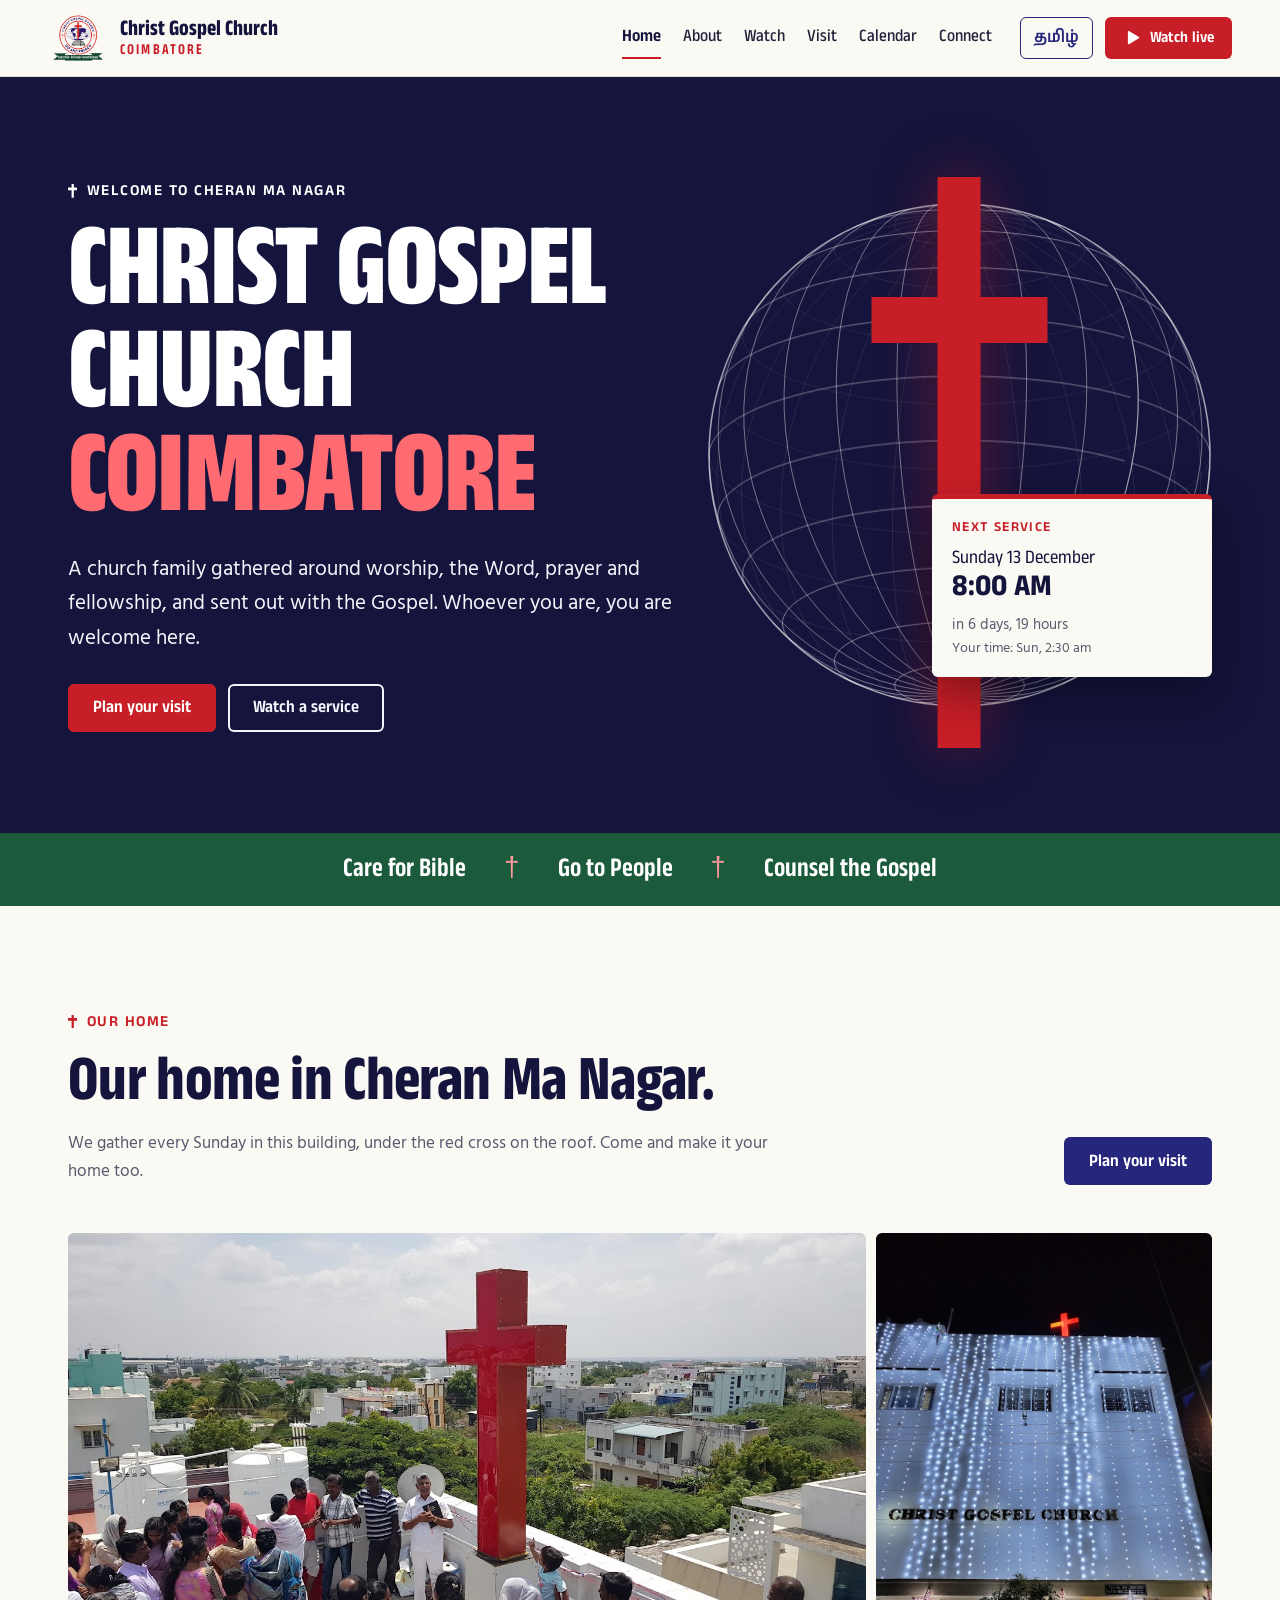
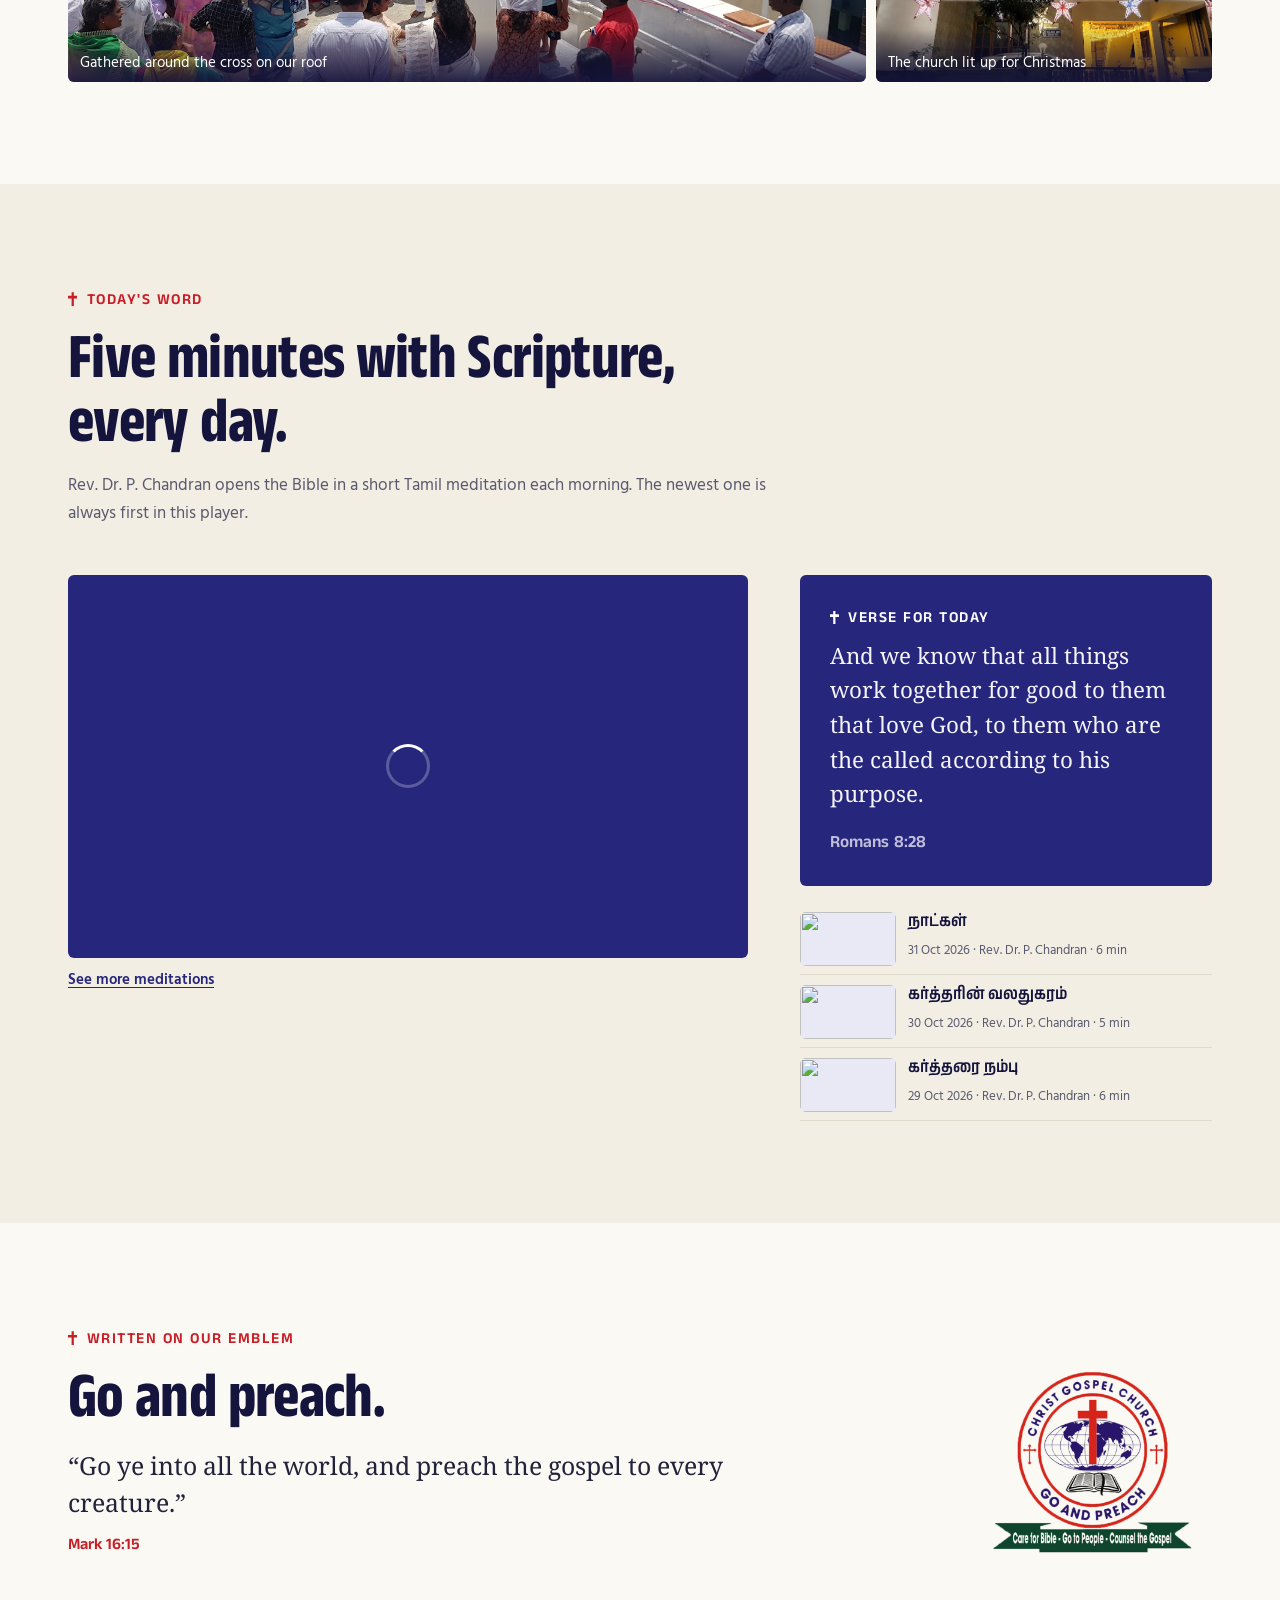
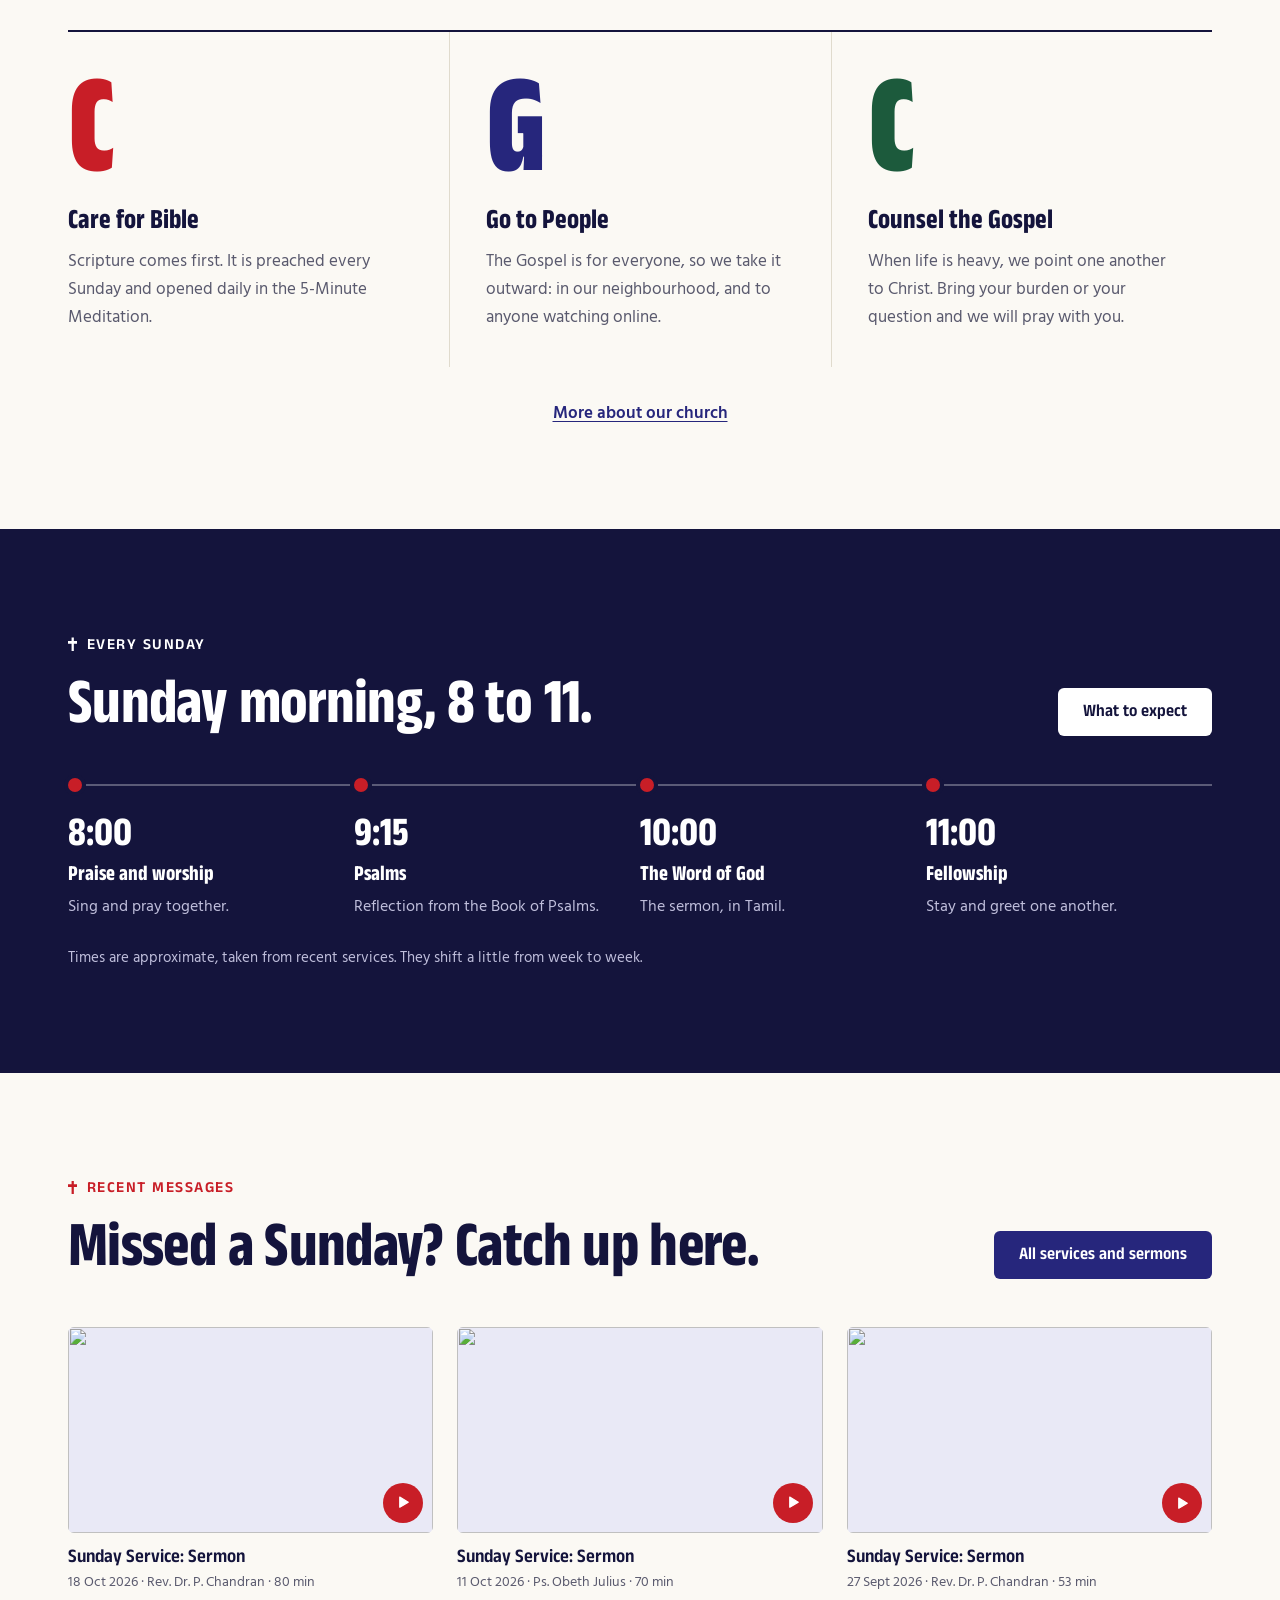
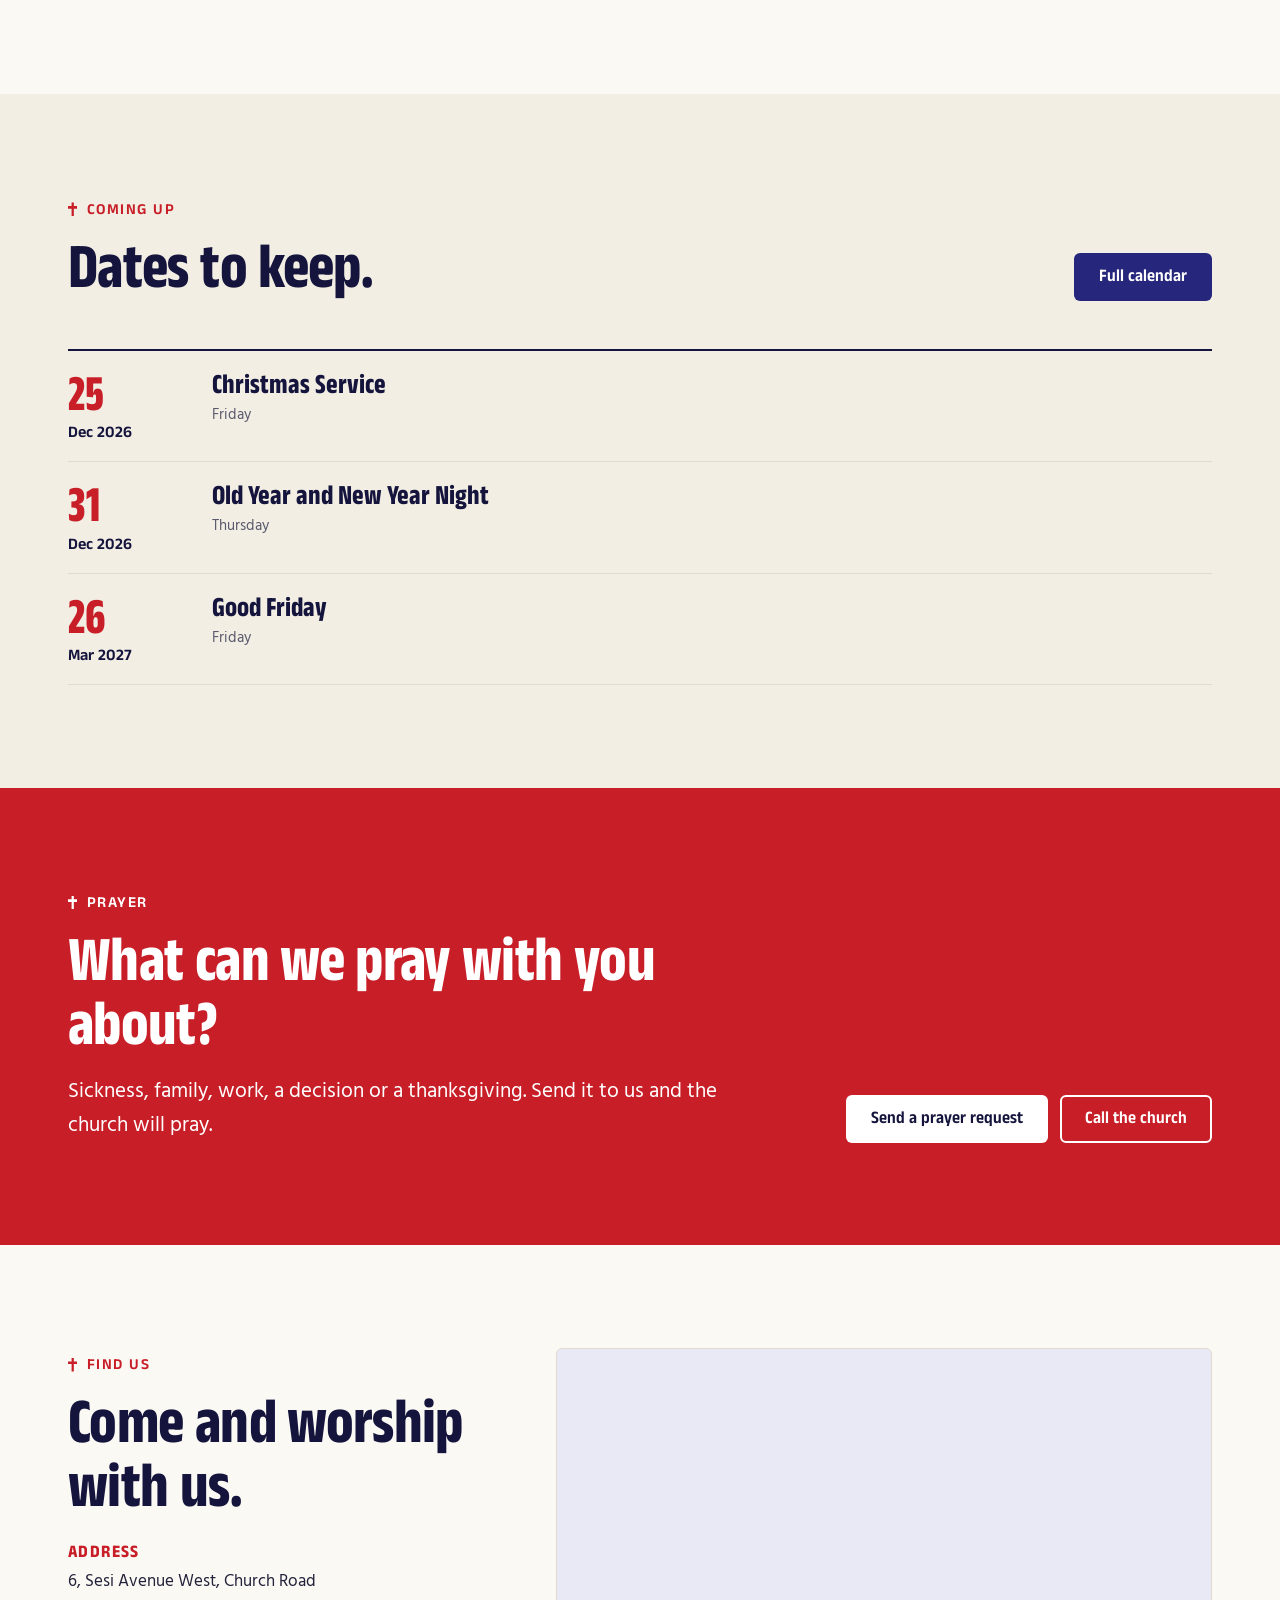
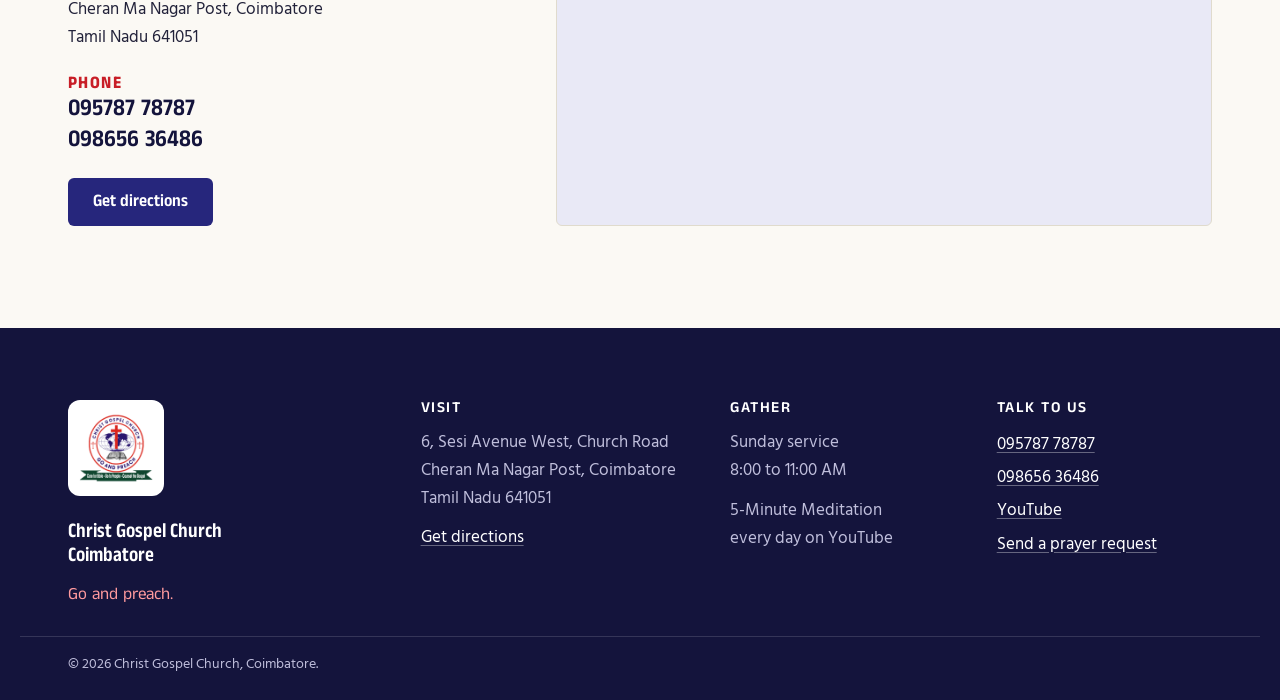
==== index.html @ e2996ad8 "Add Christ Gospel Church, Coimbatore website A static site in English and Tamil with home, about, wa" ====
<!doctype html>
<html lang="en">
<head>
  <meta charset="utf-8">
  <meta name="viewport" content="width=device-width, initial-scale=1">
  <title>Christ Gospel Church, Coimbatore | Sunday worship, 8 to 11 AM</title>
  <meta name="description" content="Christ Gospel Church in Cheran Ma Nagar, Coimbatore. Sunday worship 8 to 11 AM, a daily 5-minute meditation with Rev. Dr. P. Chandran, and services live on YouTube.">
  <meta name="theme-color" content="#14143c">
  <meta property="og:type" content="website">
  <meta property="og:title" content="Christ Gospel Church, Coimbatore">
  <meta property="og:description" content="Sunday worship 8 to 11 AM in Cheran Ma Nagar. Worship, the Word, prayer and fellowship. All are welcome.">
  <meta property="og:image" content="https://yt3.googleusercontent.com/hjIAx7oTDlFXBp4ldDw8ymj7xODcvD_mpKkCWLLP5wMBMkOc-9-ysRHTkmGnDuZsV-l7qMz-Vw=s800-c-k-c0x00ffffff-no-rj">
  <link rel="icon" href="assets/img/emblem.svg" type="image/svg+xml">
  <link rel="preconnect" href="https://fonts.googleapis.com">
  <link rel="preconnect" href="https://fonts.gstatic.com" crossorigin>
  <link rel="stylesheet" href="https://fonts.googleapis.com/css2?family=Anek+Tamil:wdth,wght@75..125,400..800&family=Hind+Madurai:wght@400;500;600&family=Noto+Serif+Tamil:wght@400;600&display=swap">
  <link rel="stylesheet" href="assets/css/styles.css">
  <script type="application/ld+json">
  {
    "@context": "https://schema.org",
    "@type": "Church",
    "name": "Christ Gospel Church, Coimbatore",
    "image": "https://yt3.googleusercontent.com/hjIAx7oTDlFXBp4ldDw8ymj7xODcvD_mpKkCWLLP5wMBMkOc-9-ysRHTkmGnDuZsV-l7qMz-Vw=s800-c-k-c0x00ffffff-no-rj",
    "telephone": ["+919578778787", "+919865636486"],
    "address": {
      "@type": "PostalAddress",
      "streetAddress": "6, Sesi Avenue West, Church Road, Cheran Ma Nagar Post",
      "addressLocality": "Coimbatore",
      "addressRegion": "Tamil Nadu",
      "postalCode": "641051",
      "addressCountry": "IN"
    },
    "openingHoursSpecification": {
      "@type": "OpeningHoursSpecification",
      "dayOfWeek": "Sunday",
      "opens": "08:00",
      "closes": "11:00"
    },
    "sameAs": ["https://www.youtube.com/@christgospelchurchcoimbatore"]
  }
  </script>
</head>
<body data-page="home" data-title-key="title.home">
  <header id="site-header" class="site-header"></header>
  <script src="assets/js/config.js"></script>
  <script src="assets/js/layout.js"></script>

  <main id="main">
    <section class="hero on-dark">
      <div class="wrap hero-inner">
        <div class="hero-copy">
          <p class="kicker" data-i18n="home.kicker">Welcome to Cheran Ma Nagar</p>
          <h1>Christ Gospel Church <span>Coimbatore</span></h1>
          <p class="lede" data-i18n="home.lede">A church family gathered around worship, the Word, prayer and fellowship, and sent out with the Gospel. Whoever you are, you are welcome here.</p>
          <div class="btn-row">
            <a class="btn btn-red" href="visit.html" data-i18n="home.ctaVisit">Plan your visit</a>
            <a class="btn btn-ghost" href="watch.html" data-i18n="home.ctaWatch">Watch a service</a>
          </div>
        </div>
        <div class="hero-art">
          <div class="globe-wrap" aria-hidden="true">
            <canvas id="globe"></canvas>
            <div class="hero-cross"></div>
          </div>
          <aside class="status-card" data-service-status aria-live="polite">
            <p class="status-label">Sunday service</p>
            <p class="status-when"><strong>8:00 AM</strong></p>
          </aside>
        </div>
      </div>
    </section>

    <div class="ribbon">
      <ul>
        <li data-i18n="motto.1">Care for Bible</li>
        <li data-i18n="motto.2">Go to People</li>
        <li data-i18n="motto.3">Counsel the Gospel</li>
      </ul>
    </div>

    <section class="section">
      <div class="wrap">
        <div class="section-head">
          <div>
            <p class="kicker" data-i18n="home.placeKicker">Our home</p>
            <h2 data-i18n="home.placeTitle">Our home in Cheran Ma Nagar.</h2>
            <p data-i18n="home.placeBody">We gather every Sunday in this building, under the red cross on the roof. Come and make it your home too.</p>
          </div>
          <a class="btn btn-indigo" href="visit.html" data-i18n="home.ctaVisit">Plan your visit</a>
        </div>
        <div class="mosaic">
          <figure class="photo mosaic-main">
            <img src="assets/img/church/rooftop-cross.jpg" alt="The congregation gathered on the church roof around a tall red cross, with the pastor holding a Bible" data-i18n-attr="alt:alt.rooftop" width="1360" height="765" loading="lazy">
            <figcaption data-i18n="photo.rooftop">Gathered around the cross on our roof</figcaption>
          </figure>
          <figure class="photo">
            <img src="assets/img/church/front-night.jpg" alt="The church building at night, covered in white lights with its name across the front and a red cross glowing on the roof" data-i18n-attr="alt:alt.night" width="765" height="1020" loading="lazy">
            <figcaption data-i18n="photo.night">The church lit up for Christmas</figcaption>
          </figure>
        </div>
      </div>
    </section>

    <section class="section section-deep">
      <div class="wrap">
        <div class="section-head">
          <div>
            <p class="kicker" data-i18n="home.todayKicker">Today's Word</p>
            <h2 data-i18n="home.todayTitle">Five minutes with Scripture, every day.</h2>
            <p data-i18n="home.todayBody">Rev. Dr. P. Chandran opens the Bible in a short Tamil meditation each morning. The newest one is always first in this player.</p>
          </div>
        </div>
        <div class="today">
          <div>
            <div class="frame" data-series="latestUploads" data-frame-title="5-Minute Meditation"></div>
            <p class="frame-note"><a class="text-link" href="watch.html#meditation" data-i18n="home.allMeditations">See more meditations</a></p>
          </div>
          <div>
            <div class="verse-card">
              <p class="kicker" data-i18n="home.verseKicker">Verse for today</p>
              <div data-verse></div>
            </div>
            <ul class="mini-list" data-video-list="meditation" data-limit="3"></ul>
          </div>
        </div>
      </div>
    </section>

    <section class="section">
      <div class="wrap">
        <div class="section-head">
          <div>
            <p class="kicker" data-i18n="home.missionKicker">Written on our emblem</p>
            <h2 data-i18n="home.missionTitle">Go and preach.</h2>
            <blockquote class="scripture-quote" style="margin-inline:0">
              <span data-i18n="verse.mark">“Go ye into all the world, and preach the gospel to every creature.”</span>
              <cite data-i18n="verse.markRef">Mark 16:15</cite>
            </blockquote>
          </div>
          <img class="emblem-large" data-logo alt="Christ Gospel Church emblem: a red cross over a globe and an open Bible, with the words Go and Preach" width="220" height="220" loading="lazy">
        </div>
        <ul class="mission">
          <li>
            <span class="mission-letter" aria-hidden="true">C</span>
            <h3 data-i18n="motto.1">Care for Bible</h3>
            <p data-i18n="mission.1">Scripture comes first. It is preached every Sunday and opened daily in the 5-Minute Meditation.</p>
          </li>
          <li>
            <span class="mission-letter" aria-hidden="true">G</span>
            <h3 data-i18n="motto.2">Go to People</h3>
            <p data-i18n="mission.2">The Gospel is for everyone, so we take it outward: in our neighbourhood, and to anyone watching online.</p>
          </li>
          <li>
            <span class="mission-letter" aria-hidden="true">C</span>
            <h3 data-i18n="motto.3">Counsel the Gospel</h3>
            <p data-i18n="mission.3">When life is heavy, we point one another to Christ. Bring your burden or your question and we will pray with you.</p>
          </li>
        </ul>
        <p class="center"><a class="text-link" href="about.html" data-i18n="home.aboutLink">More about our church</a></p>
      </div>
    </section>

    <section class="section on-dark">
      <div class="wrap">
        <div class="section-head">
          <div>
            <p class="kicker" data-i18n="home.sundayKicker">Every Sunday</p>
            <h2 data-i18n="home.sundayTitle">Sunday morning, 8 to 11.</h2>
          </div>
          <a class="btn btn-white" href="visit.html" data-i18n="home.sundayCta">What to expect</a>
        </div>
        <ol class="flow">
          <li><time data-i18n="flow.t1">8:00</time><h3 data-i18n="flow.h1">Praise and worship</h3><p data-i18n="flow.p1">Sing and pray together.</p></li>
          <li><time data-i18n="flow.t2">9:15</time><h3 data-i18n="flow.h2">Psalms</h3><p data-i18n="flow.p2">Reflection from the Book of Psalms.</p></li>
          <li><time data-i18n="flow.t3">10:00</time><h3 data-i18n="flow.h3">The Word of God</h3><p data-i18n="flow.p3">The sermon, in Tamil.</p></li>
          <li><time data-i18n="flow.t4">11:00</time><h3 data-i18n="flow.h4">Fellowship</h3><p data-i18n="flow.p4">Stay and greet one another.</p></li>
        </ol>
        <p class="flow-note" data-i18n="flow.note">Times are approximate, taken from recent services. They shift a little from week to week.</p>
      </div>
    </section>

    <section class="section">
      <div class="wrap">
        <div class="section-head">
          <div>
            <p class="kicker" data-i18n="home.sermonKicker">Recent messages</p>
            <h2 data-i18n="home.sermonTitle">Missed a Sunday? Catch up here.</h2>
          </div>
          <a class="btn btn-indigo" href="watch.html" data-i18n="home.sermonCta">All services and sermons</a>
        </div>
        <ul class="video-grid" data-video-list="sermon" data-limit="3"></ul>
      </div>
    </section>

    <section class="section section-deep">
      <div class="wrap">
        <div class="section-head">
          <div>
            <p class="kicker" data-i18n="home.datesKicker">Coming up</p>
            <h2 data-i18n="home.datesTitle">Dates to keep.</h2>
          </div>
          <a class="btn btn-indigo" href="calendar.html" data-i18n="home.datesCta">Full calendar</a>
        </div>
        <ul class="event-list" data-events="3"></ul>
      </div>
    </section>

    <section class="section band-red">
      <div class="wrap band-split">
        <div>
          <p class="kicker" data-i18n="home.prayerKicker">Prayer</p>
          <h2 data-i18n="home.prayerTitle">What can we pray with you about?</h2>
          <p class="lede" data-i18n="home.prayerBody">Sickness, family, work, a decision or a thanksgiving. Send it to us and the church will pray.</p>
        </div>
        <div class="btn-row">
          <a class="btn btn-white" href="connect.html#prayer" data-i18n="home.prayerCta">Send a prayer request</a>
          <a class="btn btn-ghost" data-phone="0" data-keep-text="1" data-i18n="home.prayerCall">Call the church</a>
        </div>
      </div>
    </section>

    <section class="section">
      <div class="wrap find">
        <div class="find-details">
          <p class="kicker" data-i18n="find.kicker">Find us</p>
          <h2 data-i18n="find.title">Come and worship with us.</h2>
          <h3 data-i18n="find.address">Address</h3>
          <address data-address></address>
          <h3 data-i18n="find.phone">Phone</h3>
          <a class="phone-link" data-phone="0"></a>
          <a class="phone-link" data-phone="1"></a>
          <div class="btn-row">
            <a class="btn btn-indigo" data-map-link target="_blank" rel="noopener" data-i18n="find.directions">Get directions</a>
          </div>
        </div>
        <div class="find-map" data-map-frame></div>
      </div>
    </section>
  </main>

  <footer id="site-footer" class="site-footer"></footer>
  <script src="assets/js/videos.js"></script>
  <script src="assets/js/i18n-ta.js"></script>
  <script src="assets/js/main.js"></script>
</body>
</html>
---- assets/css/styles.css ----
/* Colours are sampled from the church emblem: cross red, globe indigo, ribbon green. */
:root {
  --ink: #14143c;
  --indigo: #26267c;
  --indigo-soft: #e9e9f6;
  --red: #c81e27;
  --red-dark: #a3161e;
  --green: #1c5a3c;
  --green-dark: #143f2b;
  --paper: #fbf9f4;
  --paper-deep: #f2eee4;
  --card: #fff;
  --line: #e0dbcd;
  --text: #22223a;
  --muted: #5a5a6e;
  --on-dark: #f5f4fb;
  --on-dark-muted: #bfbedb;

  --font-display: 'Anek Tamil', 'Nirmala UI', 'Arial Narrow', sans-serif;
  --font-body: 'Hind Madurai', 'Nirmala UI', system-ui, sans-serif;
  --font-scripture: 'Noto Serif Tamil', Georgia, 'Nirmala UI', serif;

  --gutter: clamp(16px, 4vw, 48px);
  --max: 1240px;
  --section: clamp(56px, 8vw, 112px);
  --radius: 6px;
  color-scheme: light;
}

*, *::before, *::after { box-sizing: border-box; }
html { -webkit-text-size-adjust: 100%; scroll-behavior: smooth; scroll-padding-top: 96px; }
body {
  margin: 0;
  background: var(--paper);
  color: var(--text);
  font-family: var(--font-body);
  font-size: 1.0625rem;
  line-height: 1.65;
  overflow-x: hidden;
}
html[lang='ta'] body { line-height: 1.8; }
img, iframe, canvas { display: block; max-width: 100%; }
h1, h2, h3, p, ul, ol, dl, dd, figure, address { margin: 0; padding: 0; }
ul, ol { list-style: none; }
address { font-style: normal; }
a { color: inherit; }
button, input, select, textarea { font: inherit; color: inherit; }
button { cursor: pointer; }
:focus-visible { outline: 3px solid var(--red); outline-offset: 2px; border-radius: 2px; }
.on-dark :focus-visible, .site-footer :focus-visible { outline-color: #fff; }

h1, h2, h3 { font-family: var(--font-display); font-stretch: 80%; line-height: 1; color: var(--ink); font-weight: 700; }
h1, h2, h3 { overflow-wrap: break-word; }
html[lang='ta'] h1, html[lang='ta'] h2, html[lang='ta'] h3 { line-height: 1.25; font-stretch: 85%; }
h2 { font-size: clamp(2.25rem, 5.4vw, 4rem); letter-spacing: -.01em; }
html[lang='ta'] h2 { font-size: clamp(1.8rem, 4.6vw, 3.4rem); letter-spacing: 0; }
h3 { font-size: clamp(1.4rem, 2.4vw, 1.75rem); line-height: 1.1; }

.icon { width: 1.2em; height: 1.2em; flex: none; }
.wrap { width: min(100%, var(--max)); margin-inline: auto; padding-inline: var(--gutter); }
.section { padding-block: var(--section); }
.section-deep { background: var(--paper-deep); }
.on-dark { background: var(--ink); color: var(--on-dark); }
.on-dark h1, .on-dark h2, .on-dark h3 { color: #fff; }
.lede { font-size: clamp(1.125rem, 1.8vw, 1.3rem); max-width: 40em; }

.kicker {
  display: flex; align-items: center; gap: .6em;
  margin-bottom: 1em;
  font-family: var(--font-display); font-weight: 600; font-size: .95rem;
  letter-spacing: .1em; text-transform: uppercase; color: var(--red);
}
html[lang='ta'] .kicker { letter-spacing: .02em; font-size: 1.05rem; }
.kicker::before {
  content: ''; width: .62em; height: .9em; flex: none; background: currentColor;
  clip-path: polygon(38% 0, 62% 0, 62% 26%, 100% 26%, 100% 46%, 62% 46%, 62% 100%, 38% 100%, 38% 46%, 0 46%, 0 26%, 38% 26%);
}
.on-dark .kicker, .band-red .kicker { color: #fff; }
.section-head { display: flex; flex-wrap: wrap; justify-content: space-between; align-items: end; gap: 16px 40px; margin-bottom: clamp(28px, 4vw, 48px); }
.section-head > div { max-width: 44rem; min-width: 0; }
.section-head p:not(.kicker) { margin-top: 1rem; color: var(--muted); }
.on-dark .section-head p:not(.kicker) { color: var(--on-dark-muted); }

/* Buttons */
.btn {
  display: inline-flex; align-items: center; justify-content: center; gap: .5em;
  min-height: 48px; padding: .55em 1.3em;
  border: 2px solid transparent; border-radius: var(--radius);
  font-family: var(--font-display); font-weight: 600; font-size: 1.1rem; font-stretch: 90%; line-height: 1.1;
  text-align: center; text-decoration: none; background: none; transition: background-color .15s, color .15s, border-color .15s;
}
.btn-small { min-height: 42px; font-size: 1rem; padding: .4em 1em; }
.btn-red { background: var(--red); color: #fff; }
.btn-red:hover { background: var(--red-dark); }
.btn-indigo { background: var(--indigo); color: #fff; }
.btn-indigo:hover { background: var(--ink); }
.btn-white { background: #fff; color: var(--ink); }
.btn-white:hover { background: var(--indigo-soft); }
.btn-ghost { border-color: currentColor; color: inherit; }
.btn-ghost:hover { background: rgba(127, 127, 160, .16); }
.btn-row { display: flex; flex-wrap: wrap; gap: 12px; }
.text-link { color: var(--indigo); font-weight: 600; text-underline-offset: .2em; }
.text-link:hover { color: var(--red); }
.on-dark .text-link { color: #fff; }

/* Header */
.site-header { position: sticky; top: 0; z-index: 30; min-height: 76px; background: var(--paper); border-bottom: 1px solid var(--line); }
.skip { position: absolute; left: 8px; top: -60px; padding: 8px 14px; background: var(--ink); color: #fff; z-index: 40; }
.skip:focus { top: 8px; }
.header-inner { display: flex; align-items: center; justify-content: space-between; gap: 20px; width: min(100%, 1400px); margin-inline: auto; padding: 8px var(--gutter); min-height: 76px; }
.brand { display: flex; align-items: center; gap: 12px; text-decoration: none; min-width: 0; }
.brand img { width: 60px; height: 60px; mix-blend-mode: multiply; flex: none; }
.brand-name { display: flex; flex-direction: column; font-family: var(--font-display); font-stretch: 80%; line-height: 1.05; color: var(--ink); }
.brand-name strong { font-size: 1.4rem; font-weight: 700; white-space: nowrap; }
.brand-name span { font-size: .95rem; letter-spacing: .14em; text-transform: uppercase; color: var(--red); font-weight: 600; }
.site-nav { display: flex; align-items: center; gap: 28px; }
.site-nav ul { display: flex; gap: 22px; }
.site-nav li a { display: block; padding: .3em 0; font-family: var(--font-display); font-weight: 500; font-size: 1.1rem; font-stretch: 90%; text-decoration: none; border-bottom: 2px solid transparent; }
.site-nav li a:hover { color: var(--red); }
.site-nav li a[aria-current='page'] { border-color: var(--red); color: var(--ink); font-weight: 600; }
.nav-actions { display: flex; align-items: center; gap: 12px; }
.lang-toggle { min-height: 42px; min-width: 62px; padding: 0 .8em; border: 1.5px solid var(--indigo); border-radius: var(--radius); background: none; color: var(--indigo); font-family: var(--font-display); font-weight: 600; font-size: 1rem; }
.lang-toggle:hover { background: var(--indigo); color: #fff; }
.lang-toggle-top { display: none; flex: none; margin-left: auto; }
.menu-toggle { display: none; width: 46px; height: 46px; border: 1.5px solid var(--line); border-radius: var(--radius); background: var(--card); align-items: center; justify-content: center; flex: none; }

@media (max-width: 1060px) {
  .menu-toggle { display: inline-flex; }
  .lang-toggle-top { display: block; margin-right: -8px; }
  .nav-actions .lang-toggle { display: none; }
  .site-nav { display: none; position: absolute; inset: 100% 0 auto 0; padding: 12px var(--gutter) 22px; flex-direction: column; align-items: stretch; gap: 14px; background: var(--paper); border-bottom: 1px solid var(--line); box-shadow: 0 16px 30px rgba(20, 20, 60, .12); }
  .site-nav.open { display: flex; }
  .site-nav ul { flex-direction: column; gap: 0; }
  .site-nav li a { padding: .6em 0; font-size: 1.3rem; border-bottom: 1px solid var(--line); }
  .site-nav li a[aria-current='page'] { color: var(--red); border-color: var(--line); }
  .nav-actions > * { flex: 1; min-height: 48px; }
}
@media (max-width: 430px) {
  .header-inner { gap: 10px; }
  .brand { gap: 8px; }
  .brand img { width: 46px; height: 46px; }
  .brand-name strong { font-size: 1.12rem; }
  .brand-name span { font-size: .78rem; }
  .lang-toggle-top { min-width: 0; padding: 0 .55em; font-size: .92rem; }
  .menu-toggle { width: 42px; height: 42px; }
}

/* Hero */
.hero { position: relative; overflow: hidden; }
.hero-inner { position: relative; display: grid; grid-template-columns: minmax(0, 1.2fr) minmax(0, 1fr); align-items: center; gap: 32px; min-height: min(84vh, 780px); padding-block: clamp(48px, 7vw, 88px); }
.hero-copy { position: relative; z-index: 2; }
.hero h1 { font-size: clamp(3.4rem, 9.2vw, 7.6rem); line-height: .88; font-stretch: 75%; font-weight: 800; letter-spacing: -.015em; text-transform: uppercase; }
html[lang='ta'] .hero h1 { line-height: .88; font-stretch: 75%; }
.hero h1 span { display: block; color: #ff6b70; }
.hero .lede { margin-top: 1.4rem; color: var(--on-dark); max-width: 31em; }
.hero .btn-row { margin-top: 1.8rem; }
.hero-art { position: relative; z-index: 1; display: grid; place-items: center; }
.globe-wrap { position: relative; width: min(100%, 520px); aspect-ratio: 1; }
.globe-wrap canvas { width: 100%; height: 100%; }
.hero-cross { position: absolute; left: 50%; top: -5%; bottom: -8%; width: 8.5%; transform: translateX(-50%); background: var(--red); box-shadow: 0 0 60px rgba(200, 30, 39, .45); }
.hero-cross::after { content: ''; position: absolute; left: 50%; top: 21%; width: 410%; height: 8%; min-height: 0; transform: translateX(-50%); background: var(--red); }
.status-card { position: absolute; right: 0; bottom: 6%; width: min(280px, 62%); padding: 18px 20px; background: var(--paper); color: var(--text); border-radius: var(--radius); border-top: 5px solid var(--red); box-shadow: 0 18px 44px rgba(0, 0, 0, .35); z-index: 3; }
.status-label { font-family: var(--font-display); font-weight: 600; font-size: .85rem; letter-spacing: .1em; text-transform: uppercase; color: var(--red); display: flex; align-items: center; gap: .5em; }
html[lang='ta'] .status-label { letter-spacing: 0; font-size: 1rem; }
.status-when { font-family: var(--font-display); font-size: 1.2rem; font-stretch: 90%; line-height: 1.2; color: var(--ink); margin-top: .35em; }
.status-when strong { font-size: 1.9rem; font-weight: 700; }
.status-count { color: var(--muted); font-size: .95rem; margin-top: .4em; }
.status-local { display: block; color: var(--muted); font-size: .85rem; }
.status-card .btn { margin-top: .7em; width: 100%; }
.pulse { width: .7em; height: .7em; border-radius: 50%; background: var(--red); animation: pulse 1.6s infinite; }
@keyframes pulse { 0% { box-shadow: 0 0 0 0 rgba(200, 30, 39, .55); } 70% { box-shadow: 0 0 0 10px rgba(200, 30, 39, 0); } 100% { box-shadow: 0 0 0 0 rgba(200, 30, 39, 0); } }
@media (max-width: 860px) {
  .hero-inner { grid-template-columns: minmax(0, 1fr); min-height: 0; padding-bottom: 28px; }
  .hero-art { display: block; }
  .globe-wrap { position: absolute; width: 118%; max-width: 620px; left: 34%; top: 12px; opacity: .3; pointer-events: none; }
  .hero-art { position: static; }
  .hero-cross { display: none; }
  .status-card { position: relative; inset: auto; width: 100%; max-width: 420px; }
}

/* Ribbon, taken from the band across the emblem */
.ribbon { position: relative; background: var(--green); color: #fff; }
.ribbon ul { display: flex; flex-wrap: wrap; justify-content: center; gap: .2em 1.4em; padding: .75em var(--gutter); font-family: var(--font-display); font-stretch: 80%; font-weight: 600; font-size: clamp(1.15rem, 2.5vw, 1.7rem); line-height: 1.2; text-align: center; }
.ribbon li + li::before { content: '\2020'; margin-right: 1.4em; color: #ff9a9e; font-weight: 400; }
@media (max-width: 640px) {
  .ribbon ul { flex-direction: column; }
  .ribbon li + li::before { display: none; }
}

/* Church photographs */
.photo { position: relative; width: 100%; overflow: hidden; border-radius: var(--radius); background: var(--indigo-soft); }
.photo img { position: absolute; inset: 0; width: 100%; height: 100%; object-fit: cover; }
.photo figcaption { position: absolute; inset: auto 0 0 0; padding: 24px 12px 8px; color: #fff; font-size: .95rem; line-height: 1.35; background: linear-gradient(transparent, rgba(20, 20, 60, .9)); }
.photo-wide { aspect-ratio: 16 / 9; }
.prose-split + .wrap .photo-wide { margin-top: clamp(32px, 5vw, 64px); }
.mosaic { display: grid; grid-template-columns: minmax(0, 2.37fr) minmax(0, 1fr); gap: 10px; }
.mosaic-main { aspect-ratio: 16 / 9; }
.photo-pair, .photo-trio { display: grid; grid-template-columns: repeat(2, minmax(0, 1fr)); gap: 10px; }
.photo-trio { grid-template-columns: repeat(3, minmax(0, 1fr)); margin-bottom: 10px; }
.photo-pair .photo, .photo-trio .photo { aspect-ratio: 16 / 10; }
.photo-pair-tall .photo { aspect-ratio: 4 / 3; }
.find-center { align-items: center; }
@media (max-width: 860px) { .photo-trio { grid-template-columns: minmax(0, 1fr); } }
@media (max-width: 480px) { .photo figcaption { font-size: .85rem; } }
@media (max-width: 760px) {
  .mosaic, .photo-pair { grid-template-columns: minmax(0, 1fr); }
  .mosaic .photo:not(.mosaic-main) { aspect-ratio: 3 / 4; }
}

/* Meditation block */
.today { display: grid; grid-template-columns: minmax(0, 1.65fr) minmax(0, 1fr); gap: clamp(24px, 4vw, 56px); align-items: start; }
.frame { position: relative; aspect-ratio: 16 / 9; background: var(--indigo); border-radius: var(--radius); overflow: hidden; }
.frame::before { content: ''; position: absolute; left: 50%; top: 50%; width: 44px; height: 44px; margin: -22px 0 0 -22px; border: 3px solid rgba(255, 255, 255, .25); border-top-color: #fff; border-radius: 50%; animation: spin 1s linear infinite; }
@keyframes spin { to { transform: rotate(360deg); } }
.frame iframe { position: absolute; inset: 0; width: 100%; height: 100%; border: 0; }
.frame-note { margin-top: .6rem; font-size: .95rem; color: var(--muted); }
.verse-card { padding: clamp(20px, 3vw, 30px); background: var(--indigo); color: var(--on-dark); border-radius: var(--radius); }
.verse-card .kicker { color: #fff; margin-bottom: .7em; }
.verse-text { font-family: var(--font-scripture); font-size: clamp(1.15rem, 1.9vw, 1.4rem); line-height: 1.55; }
html[lang='ta'] .verse-text { line-height: 1.85; }
.verse-ref { margin-top: .8em; font-family: var(--font-display); font-weight: 600; color: var(--on-dark-muted); }
.mini-list { margin-top: 18px; display: grid; gap: 2px; }
.mini-list .video-card a { display: grid; grid-template-columns: 96px 1fr; column-gap: 12px; padding: 8px 0; border-bottom: 1px solid var(--line); }
.mini-list .video-thumb { grid-row: span 2; align-self: start; }
.mini-list .video-play { display: none; }
.mini-list .video-title { margin-top: 0; font-size: 1.02rem; }
.mini-list .video-meta { font-size: .82rem; }
@media (max-width: 860px) { .today { grid-template-columns: minmax(0, 1fr); } }

/* Video cards */
.video-grid { display: grid; grid-template-columns: repeat(auto-fill, minmax(min(100%, 280px), 1fr)); gap: clamp(20px, 2.6vw, 32px) clamp(16px, 2vw, 24px); }
.video-card a { display: block; text-decoration: none; height: 100%; }
.video-thumb { position: relative; display: block; aspect-ratio: 16 / 9; background: var(--indigo-soft); border-radius: var(--radius); overflow: hidden; }
.video-thumb img { width: 100%; height: 100%; object-fit: cover; transition: transform .25s; }
.video-card a:hover .video-thumb img { transform: scale(1.04); }
.video-play { position: absolute; right: 10px; bottom: 10px; display: grid; place-items: center; width: 40px; height: 40px; border-radius: 50%; background: var(--red); color: #fff; font-size: .85rem; }
.video-title { display: block; margin-top: .65em; font-family: var(--font-display); font-weight: 600; font-stretch: 90%; font-size: 1.2rem; line-height: 1.2; color: var(--ink); }
.video-card a:hover .video-title { color: var(--red); }
.video-meta { display: block; margin-top: .25em; font-size: .9rem; line-height: 1.4; color: var(--muted); }
.on-dark .video-title { color: #fff; }
.on-dark .video-meta { color: var(--on-dark-muted); }

/* Mission */
.emblem-large { width: clamp(150px, 20vw, 240px); height: auto; mix-blend-mode: multiply; }
.mission { display: grid; grid-template-columns: repeat(3, minmax(0, 1fr)); border-top: 2px solid var(--ink); }
.mission > li { padding: clamp(20px, 3vw, 36px) clamp(16px, 3vw, 36px) clamp(20px, 3vw, 36px) 0; }
.mission > li + li { border-left: 1px solid var(--line); padding-left: clamp(16px, 3vw, 36px); }
.mission-letter { display: block; font-family: var(--font-display); font-weight: 800; font-stretch: 75%; font-size: clamp(5rem, 11vw, 9rem); line-height: .9; color: var(--red); }
.mission li:nth-child(2) .mission-letter { color: var(--indigo); }
.mission li:nth-child(3) .mission-letter { color: var(--green); }
.mission h3 { margin-top: .4em; }
.mission p { margin-top: .6em; color: var(--muted); }
@media (max-width: 760px) {
  .mission { grid-template-columns: minmax(0, 1fr); }
  .mission > li { display: grid; grid-template-columns: 72px 1fr; column-gap: 14px; padding: 20px 0; }
  .mission > li + li { border-left: 0; border-top: 1px solid var(--line); padding-left: 0; }
  .mission-letter { grid-row: span 2; font-size: 4.6rem; }
  .mission h3 { margin-top: .1em; }
}
.scripture-quote { font-family: var(--font-scripture); font-size: clamp(1.2rem, 2.2vw, 1.55rem); line-height: 1.5; margin-top: 1.2rem; max-width: 34em; }
html[lang='ta'] .scripture-quote { line-height: 1.8; }
.scripture-quote cite { display: block; margin-top: .6em; font-family: var(--font-display); font-style: normal; font-weight: 600; font-size: 1rem; color: var(--red); }
.on-dark .scripture-quote cite { color: var(--on-dark-muted); }

/* Sunday flow */
.flow { display: grid; grid-template-columns: repeat(4, minmax(0, 1fr)); gap: 0; counter-reset: flow; margin-top: 8px; }
.flow li { position: relative; padding: 26px 20px 0 0; border-top: 2px solid rgba(255, 255, 255, .3); }
.flow li::before { content: ''; position: absolute; top: -8px; left: 0; width: 14px; height: 14px; border-radius: 50%; background: var(--red); box-shadow: 0 0 0 4px var(--ink); }
.flow time { display: block; font-family: var(--font-display); font-weight: 700; font-stretch: 80%; font-size: clamp(1.8rem, 3.2vw, 2.6rem); line-height: 1.05; color: #fff; }
.flow h3 { margin-top: .35em; font-size: 1.35rem; }
.flow p { margin-top: .4em; color: var(--on-dark-muted); font-size: 1rem; }
.flow-note { margin-top: 26px; font-size: .95rem; color: var(--on-dark-muted); }
@media (max-width: 760px) {
  .flow { grid-template-columns: minmax(0, 1fr); border-left: 2px solid rgba(255, 255, 255, .3); margin-left: 7px; }
  .flow li { border-top: 0; padding: 0 0 24px 24px; }
  .flow li::before { top: 8px; left: -8px; }
}
.flow-light li { border-top-color: var(--line); }
.flow-light li::before { box-shadow: 0 0 0 4px var(--paper); }
.flow-light time { color: var(--ink); }
.flow-light p { color: var(--muted); }
@media (max-width: 760px) { .flow-light { border-left-color: var(--line); } }

/* Events */
.event-list { display: grid; border-top: 2px solid var(--ink); }
.event { display: grid; grid-template-columns: 124px minmax(0, 1fr); gap: 20px; padding: 20px 0; border-bottom: 1px solid var(--line); align-items: start; }
.event-date { font-family: var(--font-display); line-height: 1; color: var(--red); }
.event-day { display: block; font-size: 3.2rem; font-weight: 700; font-stretch: 75%; }
.event-month { display: block; margin-top: .2em; font-weight: 600; font-size: 1rem; color: var(--ink); }
.event-weekday { color: var(--muted); font-size: .95rem; }
.event-body p:not(.event-weekday) { margin-top: .4em; max-width: 44em; }
.event-body .text-link { display: inline-block; margin-top: .4em; }
.event-empty { padding: 20px 0; color: var(--muted); }
@media (max-width: 520px) { .event { grid-template-columns: 76px minmax(0, 1fr); gap: 12px; } .event-day { font-size: 2.6rem; } .event-month { font-size: .88rem; } }
.highlight-grid { display: grid; grid-template-columns: repeat(3, minmax(0, 1fr)); gap: clamp(16px, 2vw, 24px); }
.highlight { display: flex; flex-direction: column; background: var(--card); border: 1px solid var(--line); border-radius: var(--radius); overflow: hidden; text-decoration: none; }
.highlight img { aspect-ratio: 16 / 9; width: 100%; object-fit: cover; }
.highlight div { padding: 18px 20px 22px; }
.highlight h3 { font-size: 1.45rem; }
.highlight p { margin-top: .5em; color: var(--muted); font-size: .98rem; }
.highlight:hover h3 { color: var(--red); }
@media (max-width: 860px) { .highlight-grid { grid-template-columns: minmax(0, 1fr); } }

/* Coloured band */
.band-red { background: var(--red); color: #fff; }
.band-red h2 { color: #fff; }
.band-split { display: grid; grid-template-columns: minmax(0, 1.5fr) minmax(0, 1fr); gap: 24px 48px; align-items: end; }
.band-split .lede { margin-top: 1rem; }
.band-split .btn-row { justify-content: flex-end; }
@media (max-width: 860px) {
  .band-split { grid-template-columns: minmax(0, 1fr); }
  .band-split .btn-row { justify-content: flex-start; }
}

/* Find us */
.find { display: grid; grid-template-columns: minmax(0, 1fr) minmax(0, 1.5fr); gap: clamp(24px, 4vw, 56px); align-items: stretch; }
.find-map { min-height: 380px; border-radius: var(--radius); overflow: hidden; background: var(--indigo-soft); border: 1px solid var(--line); }
.find-map iframe { width: 100%; height: 100%; min-height: 380px; border: 0; }
.find-details h3 { margin-top: 1.4rem; font-size: 1.1rem; font-stretch: 90%; letter-spacing: .08em; text-transform: uppercase; color: var(--red); }
html[lang='ta'] .find-details h3 { letter-spacing: 0; }
.find-details address, .find-details p { margin-top: .3em; }
.phone-link { display: block; font-family: var(--font-display); font-weight: 600; font-size: 1.5rem; font-stretch: 90%; line-height: 1.3; text-decoration: none; color: var(--ink); }
.phone-link:hover { color: var(--red); }
.find-details .btn-row { margin-top: 1.4rem; }
@media (max-width: 860px) { .find { grid-template-columns: minmax(0, 1fr); } }

/* Inner page heading */
.page-head { position: relative; padding-block: clamp(44px, 7vw, 88px); overflow: hidden; }
.page-head h1 { font-size: clamp(3rem, 8vw, 6.2rem); line-height: .92; font-stretch: 75%; font-weight: 800; max-width: 15em; }
html[lang='ta'] .page-head h1 { line-height: 1.12; font-size: clamp(2.05rem, 8.2vw, 5.2rem); font-stretch: 75%; }
.page-head .lede { margin-top: 1.2rem; color: var(--on-dark); }
.page-head .btn-row { margin-top: 1.6rem; }
.page-head-mark { position: absolute; right: -40px; top: 50%; width: min(52vw, 420px); aspect-ratio: 1; transform: translateY(-50%); opacity: .13; border-radius: 50%; border: 2px solid #fff; background:
  repeating-linear-gradient(0deg, transparent 0 13%, rgba(255, 255, 255, .8) 13% 13.4%), radial-gradient(ellipse 18% 50% at 50%, transparent 97%, rgba(255, 255, 255, .8) 98% 100%, transparent 100%), radial-gradient(ellipse 36% 50% at 50%, transparent 98%, rgba(255, 255, 255, .8) 99% 100%, transparent 100%); }

/* About */
.prose-split { display: grid; grid-template-columns: minmax(0, 1fr) minmax(0, 1.1fr); gap: clamp(28px, 5vw, 72px); align-items: start; }
.prose p + p { margin-top: 1em; }
.stats > div, .pillars > li, .fact, .timeline li { min-width: 0; overflow-wrap: break-word; }
@media (max-width: 860px) { .prose-split { grid-template-columns: minmax(0, 1fr); } }
.stats { display: grid; grid-template-columns: repeat(3, minmax(0, 1fr)); gap: 18px; margin-top: 30px; }
.stats dt { font-family: var(--font-display); font-weight: 800; font-stretch: 75%; font-size: clamp(2.6rem, 5vw, 3.8rem); line-height: 1; color: var(--indigo); }
.stats dd { font-size: .95rem; line-height: 1.35; color: var(--muted); margin-top: .3em; }
.timeline { border-left: 2px solid var(--line); margin-left: 6px; }
.timeline li { position: relative; padding: 0 0 26px 26px; }
.timeline li:last-child { padding-bottom: 0; }
.timeline li::before { content: ''; position: absolute; left: -8px; top: 8px; width: 14px; height: 14px; border-radius: 50%; background: var(--red); box-shadow: 0 0 0 4px var(--paper); }
.timeline time { font-family: var(--font-display); font-weight: 700; font-size: 1.15rem; color: var(--red); }
.timeline h3 { font-size: 1.4rem; }
.timeline p { color: var(--muted); margin-top: .2em; }
.pillars { display: grid; grid-template-columns: repeat(4, minmax(0, 1fr)); gap: clamp(16px, 2vw, 24px); }
.pillars li { padding: 22px 20px 24px; background: var(--card); border: 1px solid var(--line); border-top: 4px solid var(--indigo); border-radius: var(--radius); }
.pillars li:nth-child(2) { border-top-color: var(--red); }
.pillars li:nth-child(3) { border-top-color: var(--green); }
.pillars li:nth-child(4) { border-top-color: var(--ink); }
.pillars p { margin-top: .5em; color: var(--muted); font-size: 1rem; }
@media (max-width: 960px) { .pillars { grid-template-columns: repeat(2, minmax(0, 1fr)); } }
@media (max-width: 520px) { .pillars { grid-template-columns: minmax(0, 1fr); } }
.leaders { display: grid; grid-template-columns: repeat(3, minmax(0, 1fr)); gap: clamp(16px, 2vw, 24px); }
.leader { background: var(--card); border: 1px solid var(--line); border-radius: var(--radius); overflow: hidden; }
.leader-photo { aspect-ratio: 16 / 10; background: var(--indigo-soft); overflow: hidden; }
.leader-photo img { width: 100%; height: 100%; object-fit: cover; transform: scale(1.36); }
.leader-body { padding: 18px 20px 22px; }
.leader-role { font-family: var(--font-display); font-weight: 600; color: var(--red); font-size: 1rem; }
.leader-body p:not(.leader-role) { margin-top: .5em; color: var(--muted); font-size: 1rem; }
@media (max-width: 860px) { .leaders { grid-template-columns: minmax(0, 1fr); } }
.name-list { display: flex; flex-wrap: wrap; gap: 8px; margin-top: 16px; }
.name-list li { padding: .25em .8em; background: var(--indigo-soft); border-radius: 99px; font-size: .98rem; color: var(--indigo); font-weight: 500; }
.photo-strip { display: grid; grid-template-columns: repeat(4, minmax(0, 1fr)); gap: 6px; }
.photo-strip figure { aspect-ratio: 16 / 10; overflow: hidden; background: var(--ink); border-radius: 3px; }
.photo-strip img { width: 100%; height: 100%; object-fit: cover; transform: scale(1.36); }
@media (max-width: 760px) { .photo-strip { grid-template-columns: repeat(2, minmax(0, 1fr)); } }
.photo-note { margin-top: .8rem; font-size: .92rem; color: var(--on-dark-muted); }

/* Watch */
.player-section { padding-block: clamp(24px, 4vw, 48px) clamp(36px, 5vw, 64px); }
.player-tabs { display: flex; flex-wrap: wrap; gap: 8px; margin-bottom: 16px; }
.tab { min-height: 44px; padding: .3em 1.1em; border: 1.5px solid rgba(255, 255, 255, .4); border-radius: 99px; background: none; color: #fff; font-family: var(--font-display); font-weight: 600; font-size: 1.05rem; font-stretch: 90%; }
.tab:hover { border-color: #fff; }
.tab[aria-pressed='true'] { background: #fff; border-color: #fff; color: var(--ink); }
.player-caption { margin-top: 14px; }
.player-caption strong { display: block; font-family: var(--font-display); font-size: 1.5rem; font-stretch: 90%; line-height: 1.2; color: #fff; }
.player-caption span { color: var(--on-dark-muted); font-size: .98rem; }
.player-caption a { color: #fff; }
.offair { position: absolute; inset: 0; display: flex; flex-direction: column; justify-content: center; align-items: center; gap: .15em; padding: 20px; text-align: center; background: var(--indigo); color: #fff; }
.offair-label { font-family: var(--font-display); font-weight: 600; font-size: clamp(.95rem, 2vw, 1.15rem); color: var(--on-dark-muted); }
.offair-when { font-family: var(--font-display); font-weight: 700; font-stretch: 80%; font-size: clamp(1.4rem, 4.4vw, 3rem); line-height: 1.1; }
.offair-count { color: var(--on-dark-muted); font-size: clamp(.9rem, 2vw, 1.05rem); }
.offair-actions { display: flex; flex-wrap: wrap; justify-content: center; gap: 8px; margin-top: 12px; }
@media (max-width: 560px) {
  .frame:has(.offair) { aspect-ratio: auto; min-height: 330px; }
}
.library-tools { display: flex; flex-wrap: wrap; align-items: center; gap: 12px 16px; margin-bottom: 28px; }
.chip { min-height: 42px; padding: .2em 1em; border: 1.5px solid var(--line); border-radius: 99px; background: var(--card); font-weight: 500; font-size: 1rem; }
.chip:hover { border-color: var(--indigo); }
.chip[aria-pressed='true'] { background: var(--indigo); border-color: var(--indigo); color: #fff; }
.chips { display: flex; flex-wrap: wrap; gap: 8px; }
.search { flex: 1 1 220px; display: flex; max-width: 380px; margin-left: auto; }
.search input { width: 100%; min-height: 44px; padding: .4em .9em; border: 1.5px solid var(--line); border-radius: var(--radius); background: var(--card); }
.library-count { margin-bottom: 14px; color: var(--muted); font-size: .95rem; }
.library-empty { padding: 30px 0; color: var(--muted); }
.center { text-align: center; margin-top: 32px; }
@media (max-width: 640px) { .search { max-width: none; margin-left: 0; flex-basis: 100%; } }

/* Visit */
.fact-row { display: grid; grid-template-columns: repeat(3, minmax(0, 1fr)); gap: clamp(16px, 2vw, 24px); }
.fact { padding: 22px 22px 24px; background: var(--card); border: 1px solid var(--line); border-radius: var(--radius); }
.fact-label { font-family: var(--font-display); font-weight: 600; color: var(--red); letter-spacing: .08em; text-transform: uppercase; font-size: .92rem; }
html[lang='ta'] .fact-label { letter-spacing: 0; font-size: 1rem; }
.fact-big { font-family: var(--font-display); font-weight: 700; font-stretch: 80%; font-size: 1.85rem; line-height: 1.12; color: var(--ink); margin-top: .25em; }
.fact p:not(.fact-label):not(.fact-big), .fact address { margin-top: .4em; color: var(--muted); }
.fact .text-link { display: inline-block; margin-top: .5em; }
@media (max-width: 860px) { .fact-row { grid-template-columns: minmax(0, 1fr); } }
.faq { border-top: 2px solid var(--ink); }
.faq details { border-bottom: 1px solid var(--line); }
.faq summary { display: flex; justify-content: space-between; align-items: center; gap: 16px; padding: 16px 0; cursor: pointer; font-family: var(--font-display); font-weight: 600; font-stretch: 90%; font-size: 1.3rem; line-height: 1.2; color: var(--ink); list-style: none; }
.faq summary::-webkit-details-marker { display: none; }
.faq summary::after { content: '+'; flex: none; font-size: 1.7rem; line-height: 1; color: var(--red); }
.faq details[open] summary::after { content: '\2212'; }
.faq summary:hover { color: var(--red); }
.faq details > p { padding: 0 0 18px; max-width: 46em; }

/* Connect */
.connect-grid { display: grid; grid-template-columns: minmax(0, 1.3fr) minmax(0, 1fr); gap: clamp(28px, 5vw, 72px); align-items: start; }
@media (max-width: 860px) { .connect-grid { grid-template-columns: minmax(0, 1fr); } }
.form { display: grid; gap: 16px; padding: clamp(20px, 3vw, 32px); background: var(--card); border: 1px solid var(--line); border-radius: var(--radius); }
.form-pair { display: grid; grid-template-columns: repeat(2, minmax(0, 1fr)); gap: 16px; }
@media (max-width: 560px) { .form-pair { grid-template-columns: minmax(0, 1fr); } }
.field label { display: block; margin-bottom: .25em; font-weight: 600; font-size: 1rem; }
.field label small { font-weight: 400; color: var(--muted); font-size: .9em; }
.field input, .field select, .field textarea { width: 100%; min-height: 46px; padding: .5em .8em; border: 1.5px solid #bdb8a9; border-radius: var(--radius); background: #fff; }
.field textarea { min-height: 150px; resize: vertical; }
.field [aria-invalid='true'] { border-color: var(--red); }
.form-error { color: var(--red-dark); font-weight: 600; font-size: .98rem; margin-top: .3em; }
.form-note { font-size: .92rem; color: var(--muted); }
.form-ok { color: var(--green); font-weight: 600; }
[hidden] { display: none !important; }
.side-stack { display: grid; gap: 28px; }
.side-block h3 { margin-bottom: .4em; }
.side-block + .side-block { padding-top: 28px; border-top: 1px solid var(--line); }
.giving-list { display: grid; gap: 8px; margin-top: 14px; padding: 16px 18px; background: var(--card); border: 1px solid var(--line); border-radius: var(--radius); }
.giving-list dt { font-size: .85rem; color: var(--muted); }
.giving-list dd { font-weight: 600; word-break: break-word; }

/* Footer */
.site-footer { background: var(--ink); color: var(--on-dark-muted); }
.footer-inner { display: grid; grid-template-columns: 1.4fr 1.2fr 1fr 1fr; gap: 32px clamp(24px, 4vw, 56px); width: min(100%, var(--max)); margin-inline: auto; padding: clamp(44px, 6vw, 72px) var(--gutter) 28px; }
.footer-logo { display: inline-block; width: 96px; height: 96px; padding: 4px; background: #fff; border-radius: 12px; }
.footer-logo img { width: 100%; height: 100%; }
.footer-name { margin-top: .7em; font-family: var(--font-display); font-weight: 600; font-stretch: 85%; font-size: 1.3rem; line-height: 1.15; color: #fff; }
.footer-motto { color: #ff9a9e; font-family: var(--font-display); margin-top: .2em; }
.site-footer h2 { font-size: .95rem; font-stretch: 100%; letter-spacing: .1em; text-transform: uppercase; color: #fff; margin-bottom: .8em; font-weight: 600; }
html[lang='ta'] .site-footer h2 { letter-spacing: 0; font-size: 1.05rem; }
.site-footer p + p { margin-top: .7em; }
.footer-link { display: block; padding: .15em 0; color: #fff; text-decoration: underline; text-decoration-color: rgba(255, 255, 255, .35); text-underline-offset: .2em; }
.footer-link:hover { text-decoration-color: #fff; }
address + .footer-link { margin-top: .5em; }
.footer-legal { width: min(100%, var(--max)); margin-inline: auto; padding: 16px var(--gutter) 24px; border-top: 1px solid rgba(255, 255, 255, .14); font-size: .9rem; }
@media (max-width: 860px) { .footer-inner { grid-template-columns: repeat(2, minmax(0, 1fr)); } }
@media (max-width: 520px) { .footer-inner { grid-template-columns: minmax(0, 1fr); } }

/* Thumb-reach actions on phones */
.action-bar { display: none; }
@media (max-width: 760px) {
  .action-bar { position: fixed; inset: auto 0 0 0; z-index: 25; display: grid; grid-template-columns: repeat(4, 1fr); background: var(--ink); padding-bottom: env(safe-area-inset-bottom); border-top: 2px solid var(--red); }
  .action-bar a { display: flex; flex-direction: column; align-items: center; justify-content: center; gap: 1px; min-height: 58px; color: #fff; text-decoration: none; font-size: .78rem; line-height: 1.2; }
  .action-bar .icon { width: 22px; height: 22px; }
  .action-bar a:active { background: var(--indigo); }
  body { padding-bottom: 60px; }
}

@media (prefers-reduced-motion: reduce) {
  html { scroll-behavior: auto; }
  *, *::before, *::after { animation: none !important; transition: none !important; }
}
@media print {
  .site-header, .action-bar, .site-footer, iframe { display: none !important; }
}
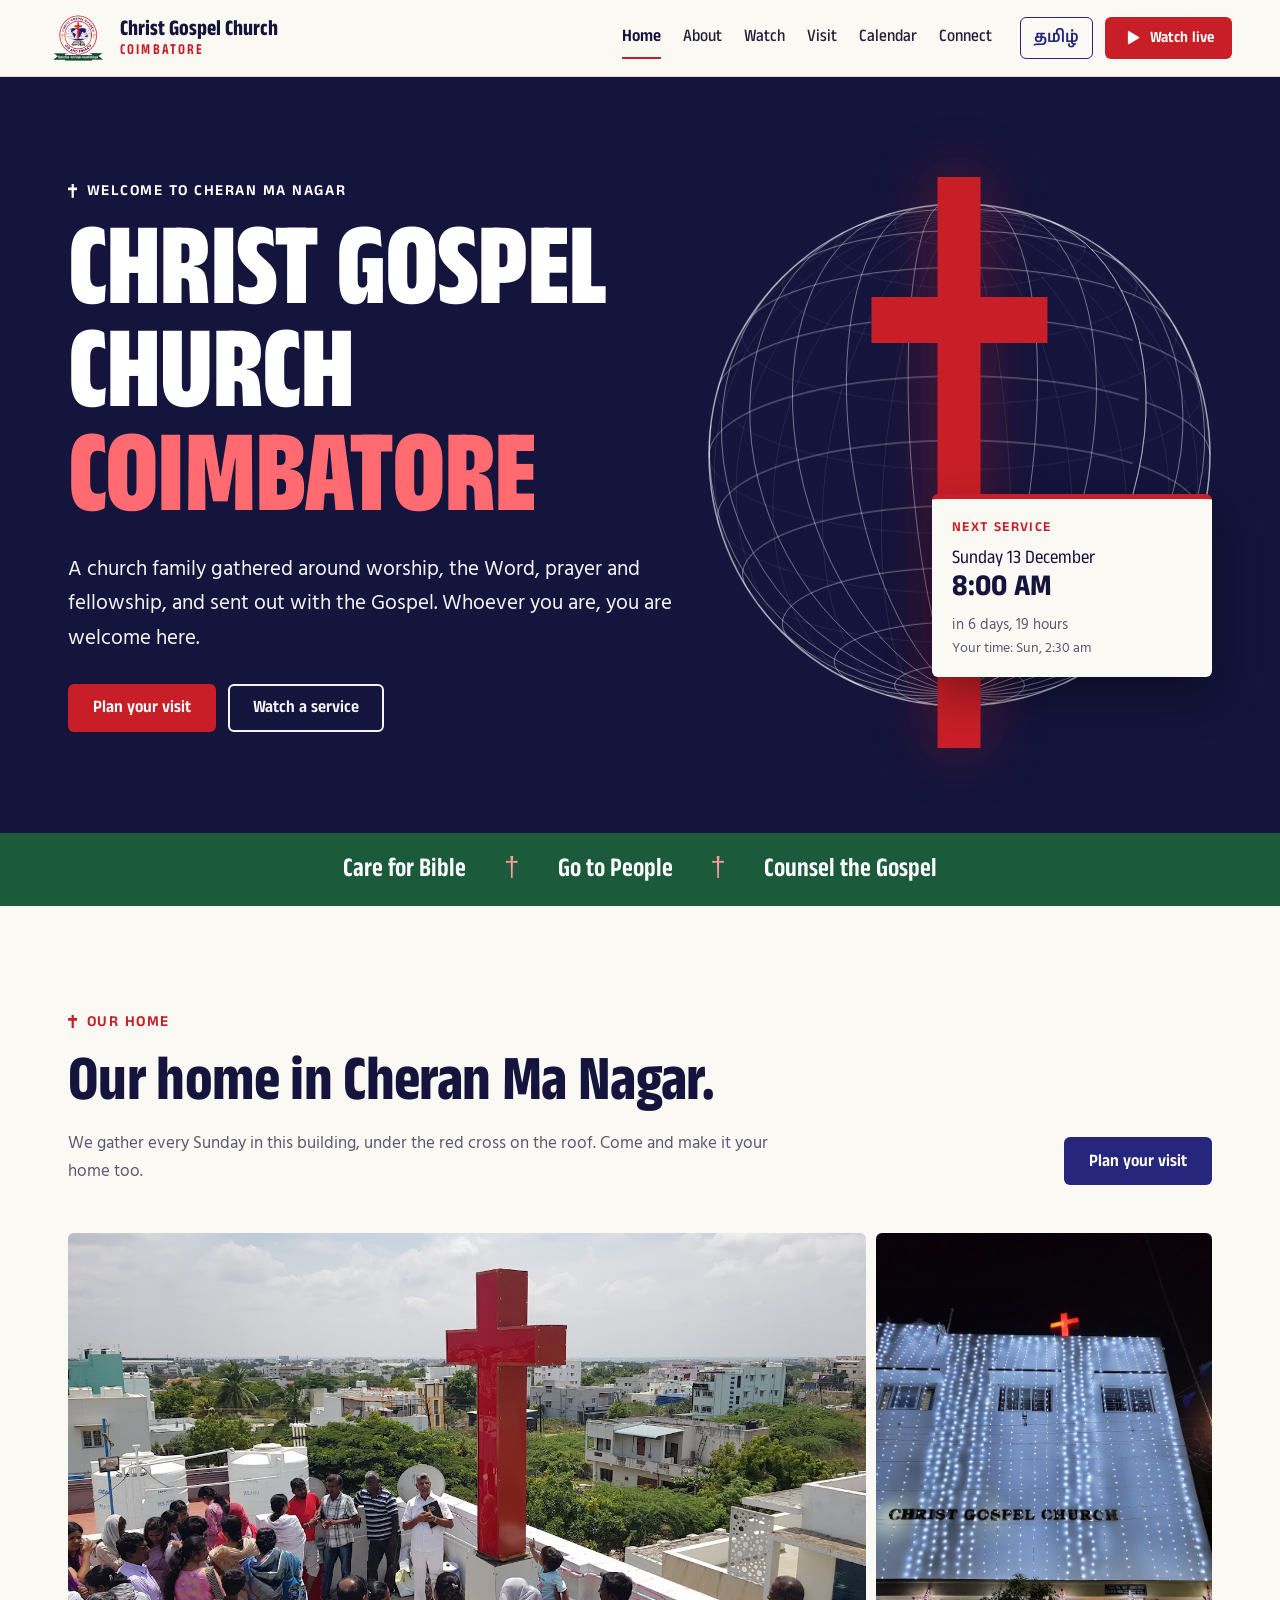
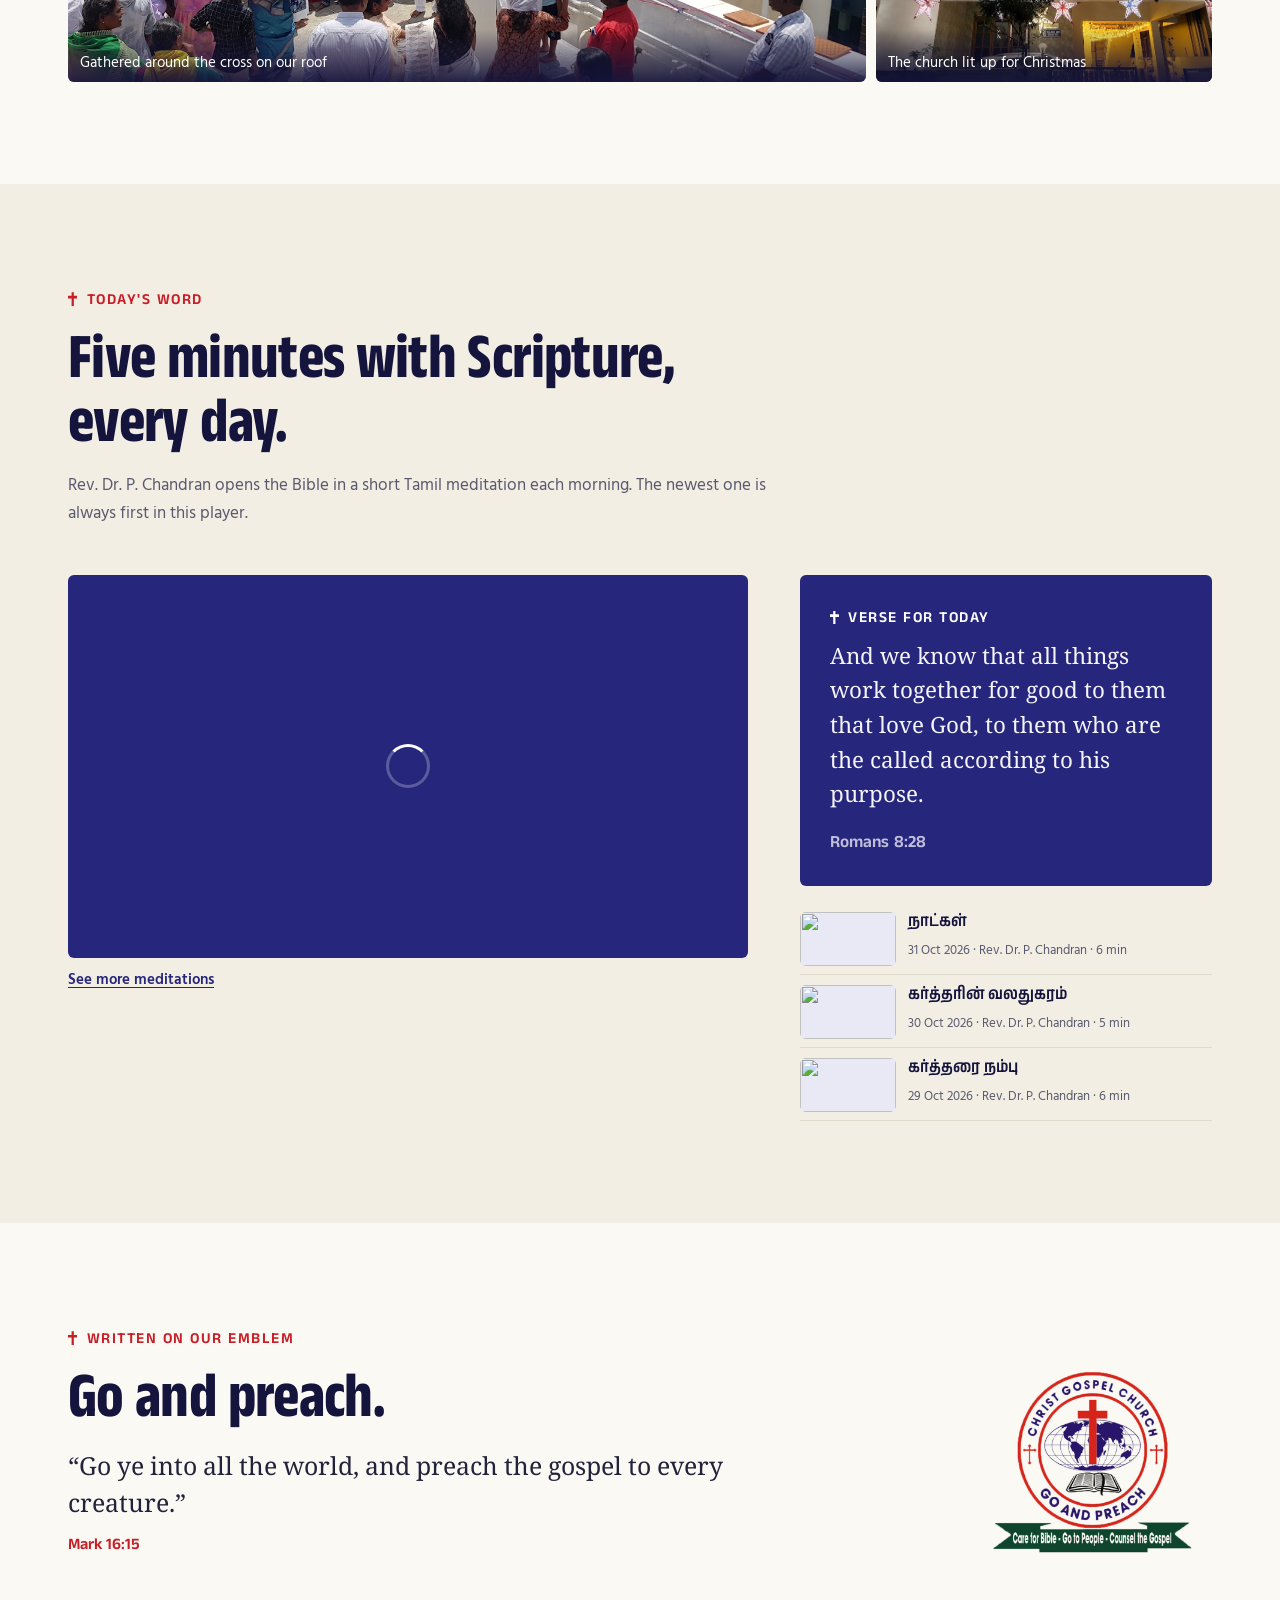
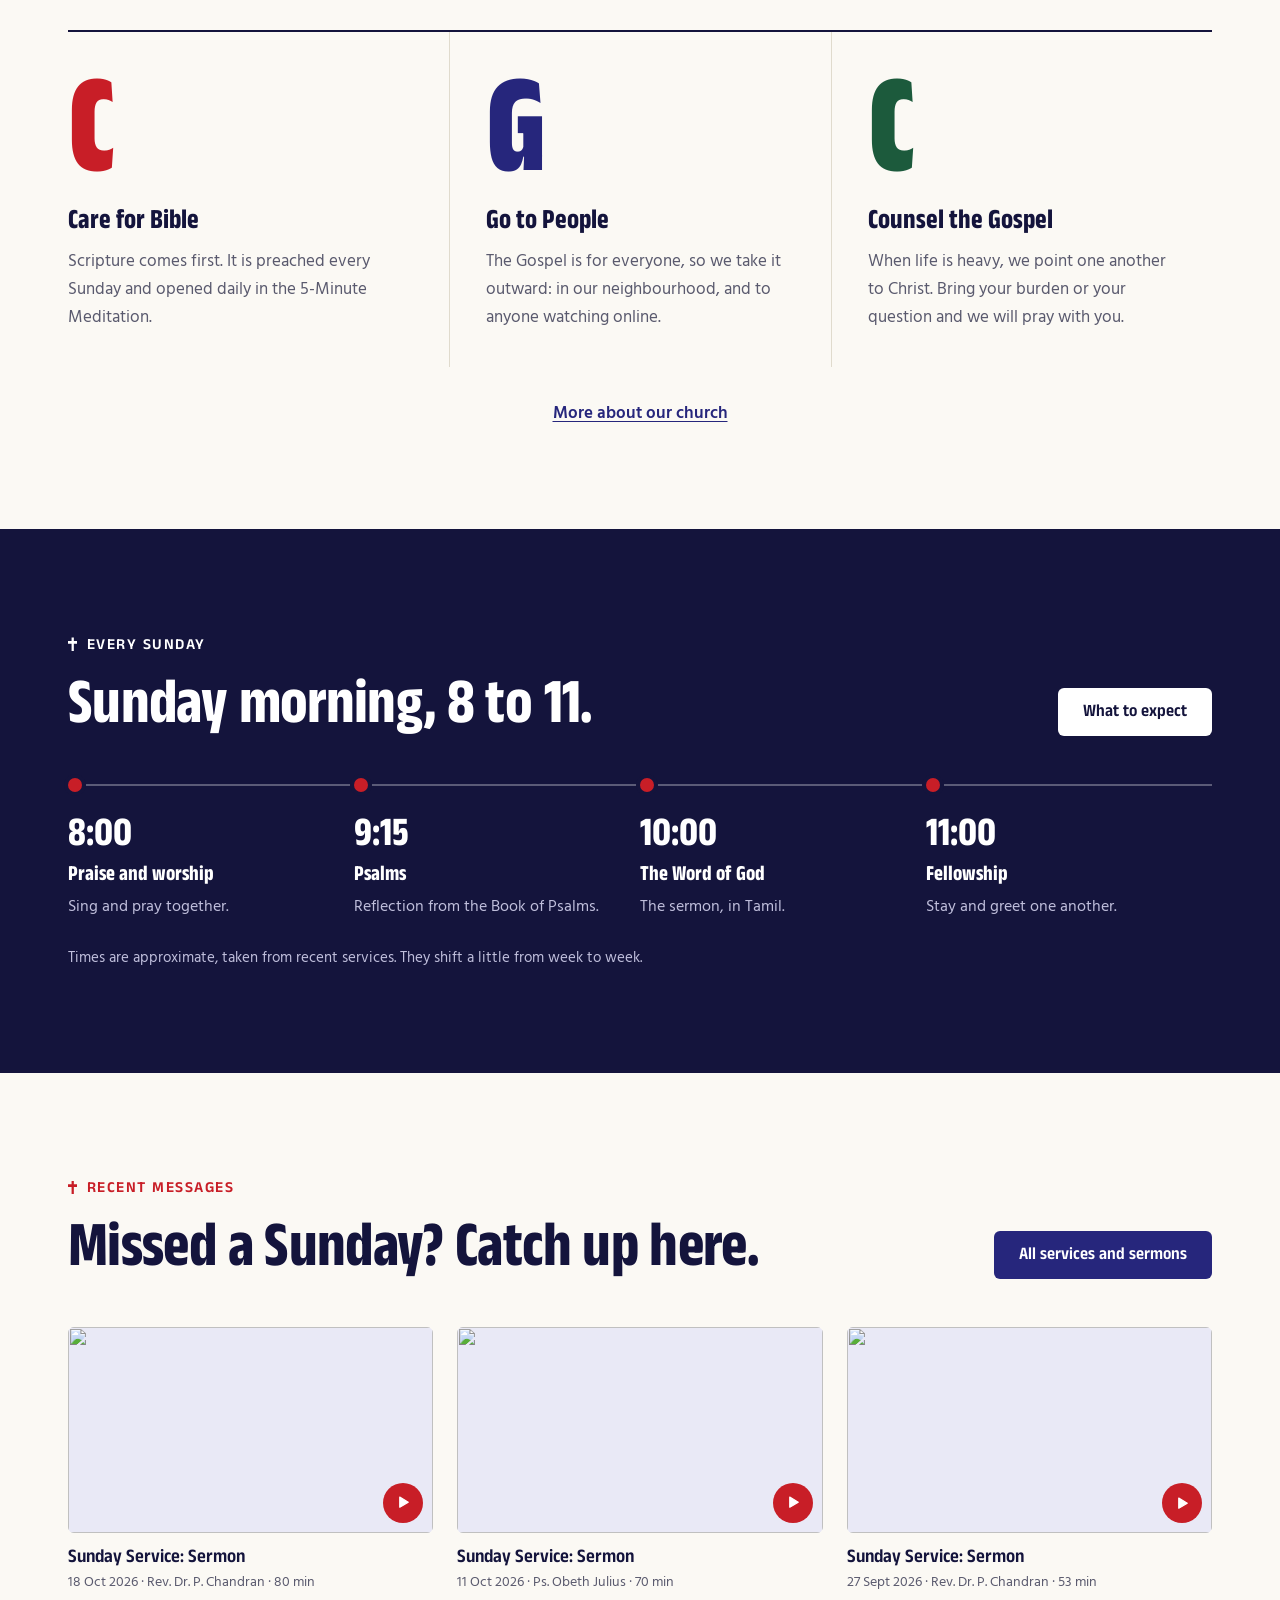
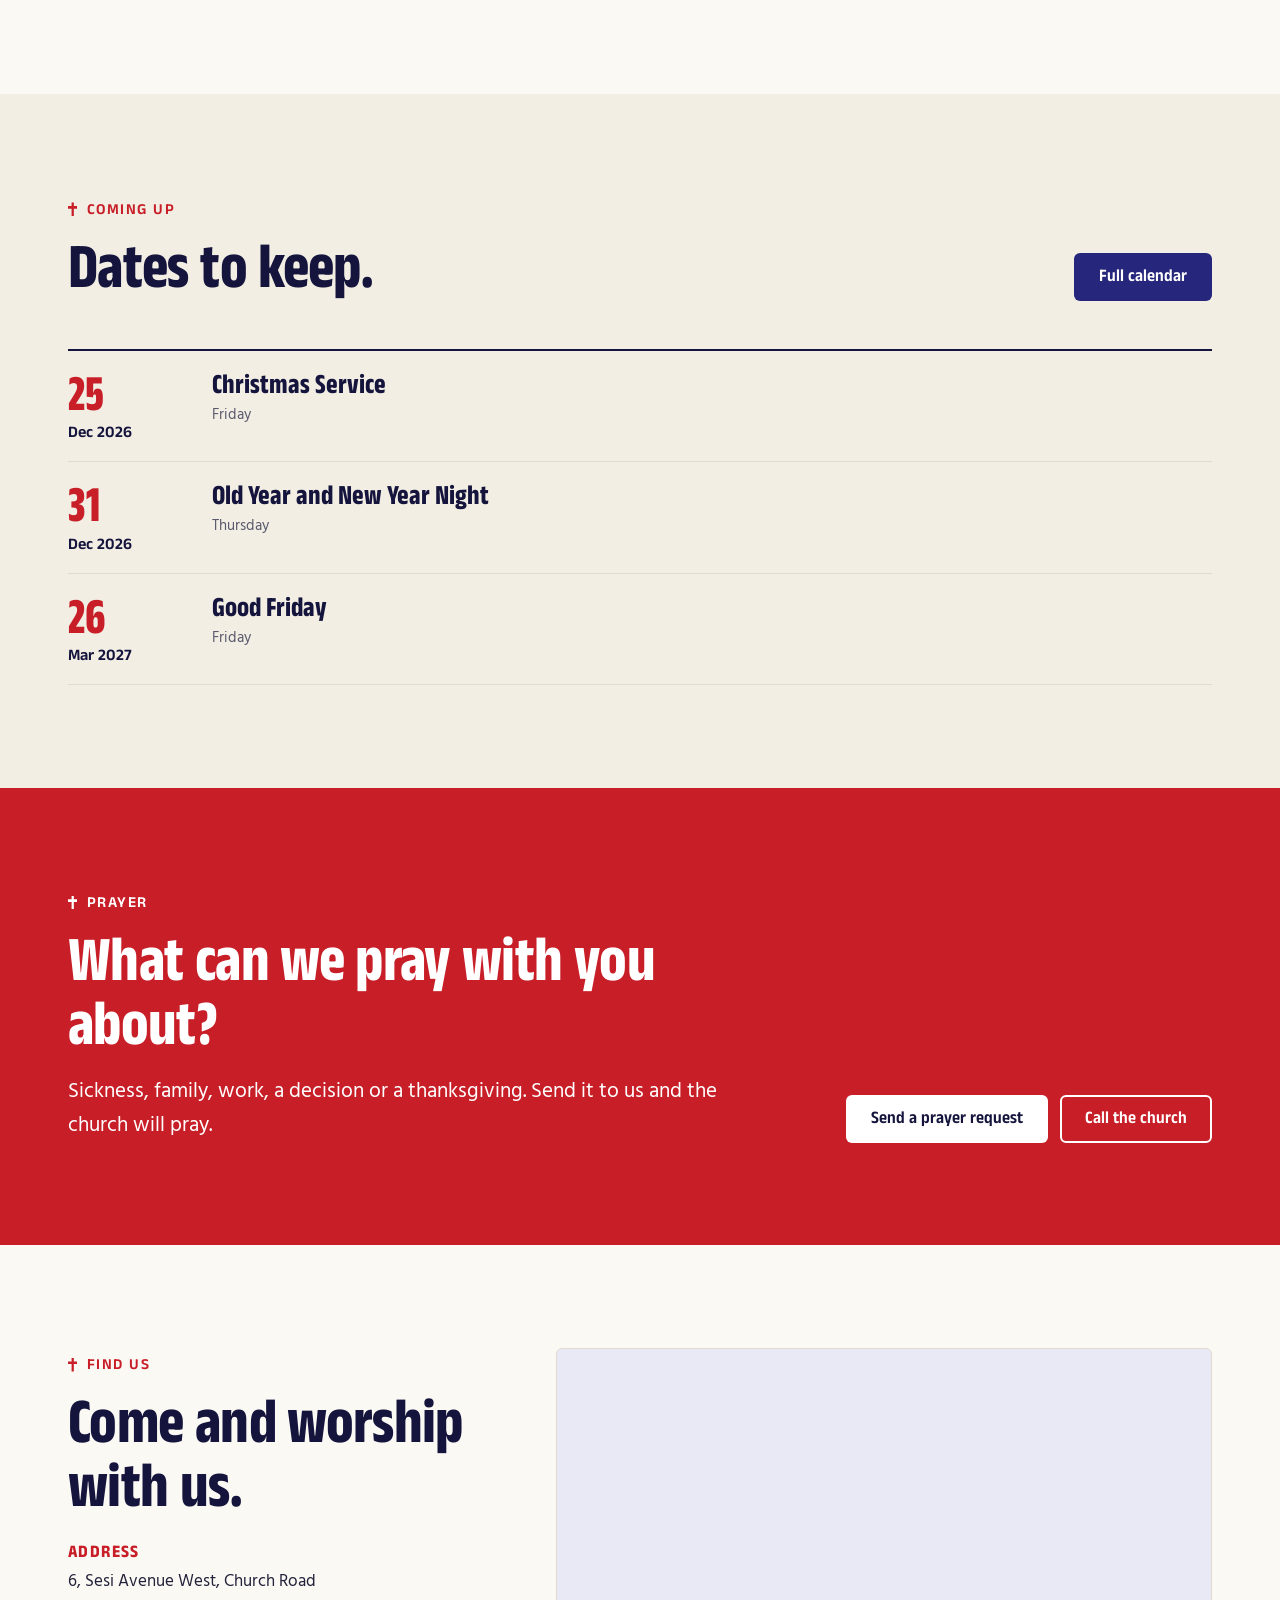
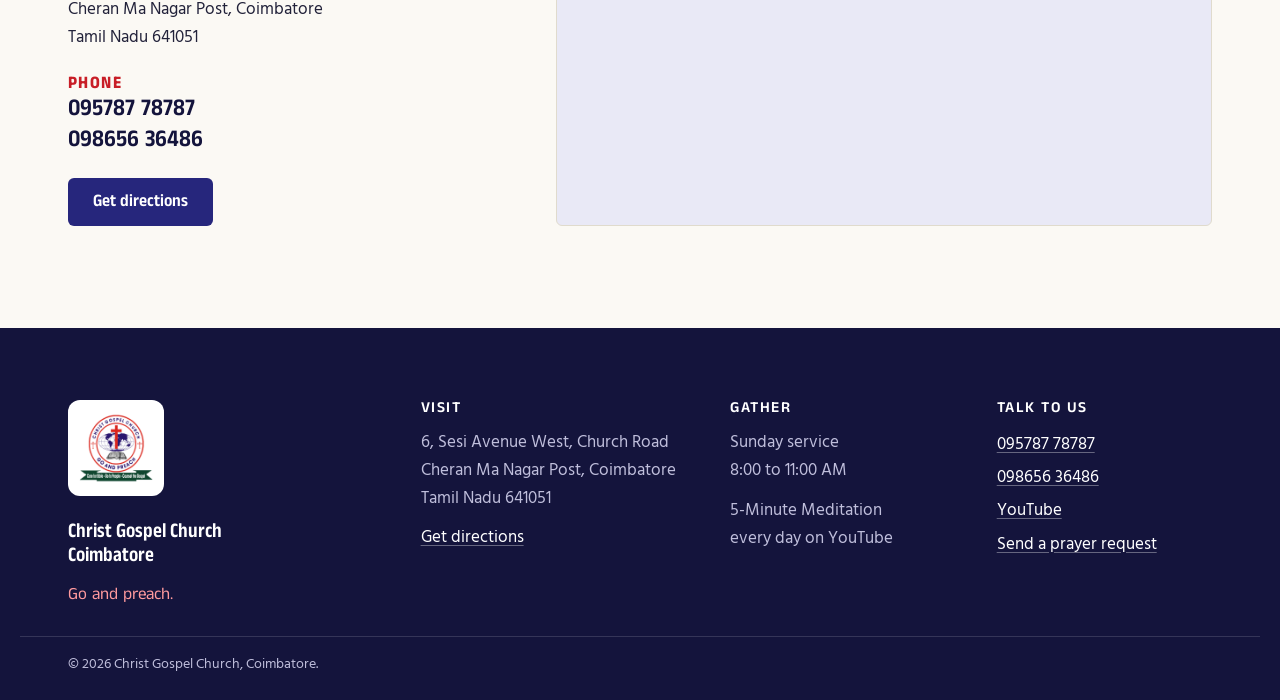
==== commit bcdfeb50: "Prepare the site for GitHub Pages Point link previews, search data, robots.txt and a new sitemap at " ====
--- a/index.html
+++ b/index.html
@@ -7,9 +7,10 @@
   <meta name="description" content="Christ Gospel Church in Cheran Ma Nagar, Coimbatore. Sunday worship 8 to 11 AM, a daily 5-minute meditation with Rev. Dr. P. Chandran, and services live on YouTube.">
   <meta name="theme-color" content="#14143c">
   <meta property="og:type" content="website">
+  <meta property="og:url" content="https://khar-cyborg.github.io/christ-gospel-church-website/">
   <meta property="og:title" content="Christ Gospel Church, Coimbatore">
   <meta property="og:description" content="Sunday worship 8 to 11 AM in Cheran Ma Nagar. Worship, the Word, prayer and fellowship. All are welcome.">
-  <meta property="og:image" content="https://yt3.googleusercontent.com/hjIAx7oTDlFXBp4ldDw8ymj7xODcvD_mpKkCWLLP5wMBMkOc-9-ysRHTkmGnDuZsV-l7qMz-Vw=s800-c-k-c0x00ffffff-no-rj">
+  <meta property="og:image" content="https://khar-cyborg.github.io/christ-gospel-church-website/assets/img/logo.jpg">
   <link rel="icon" href="assets/img/emblem.svg" type="image/svg+xml">
   <link rel="preconnect" href="https://fonts.googleapis.com">
   <link rel="preconnect" href="https://fonts.gstatic.com" crossorigin>
@@ -20,7 +21,8 @@
     "@context": "https://schema.org",
     "@type": "Church",
     "name": "Christ Gospel Church, Coimbatore",
-    "image": "https://yt3.googleusercontent.com/hjIAx7oTDlFXBp4ldDw8ymj7xODcvD_mpKkCWLLP5wMBMkOc-9-ysRHTkmGnDuZsV-l7qMz-Vw=s800-c-k-c0x00ffffff-no-rj",
+    "url": "https://khar-cyborg.github.io/christ-gospel-church-website/",
+    "image": "https://khar-cyborg.github.io/christ-gospel-church-website/assets/img/logo.jpg",
     "telephone": ["+919578778787", "+919865636486"],
     "address": {
       "@type": "PostalAddress",
